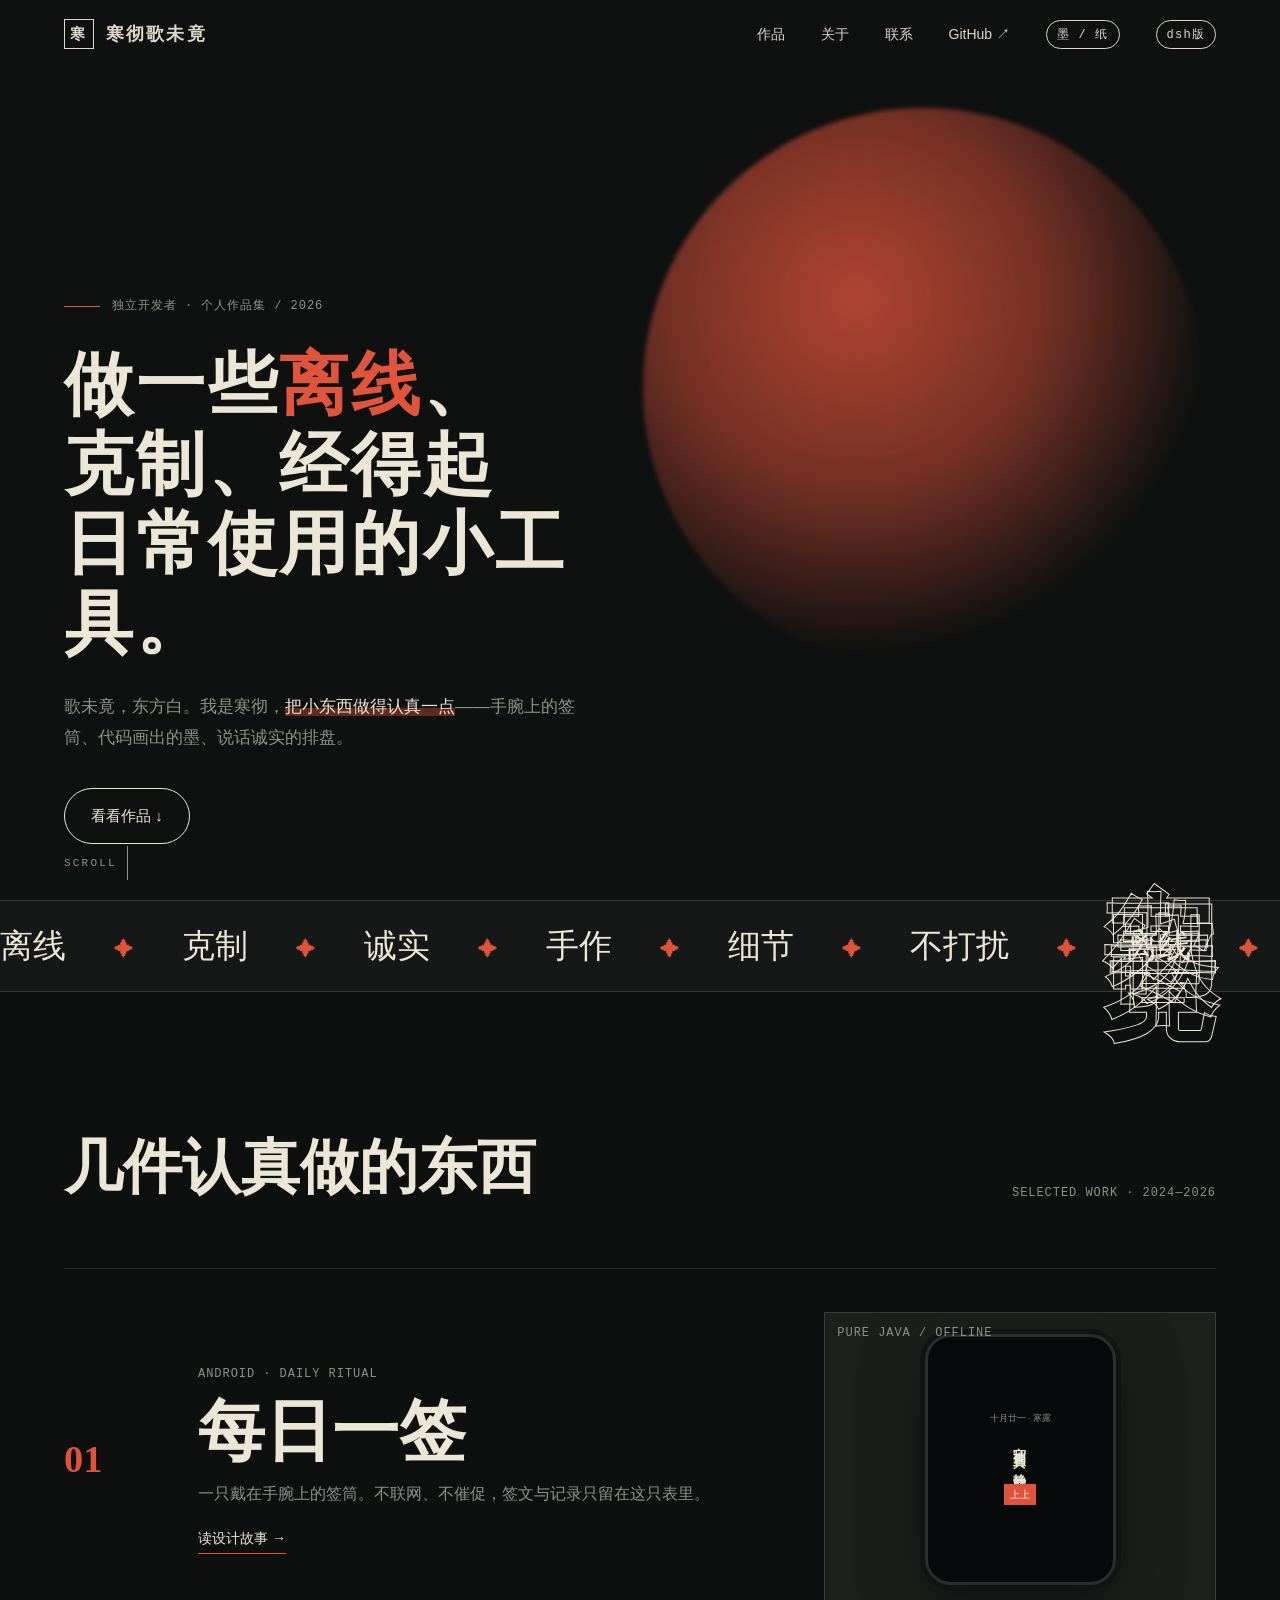
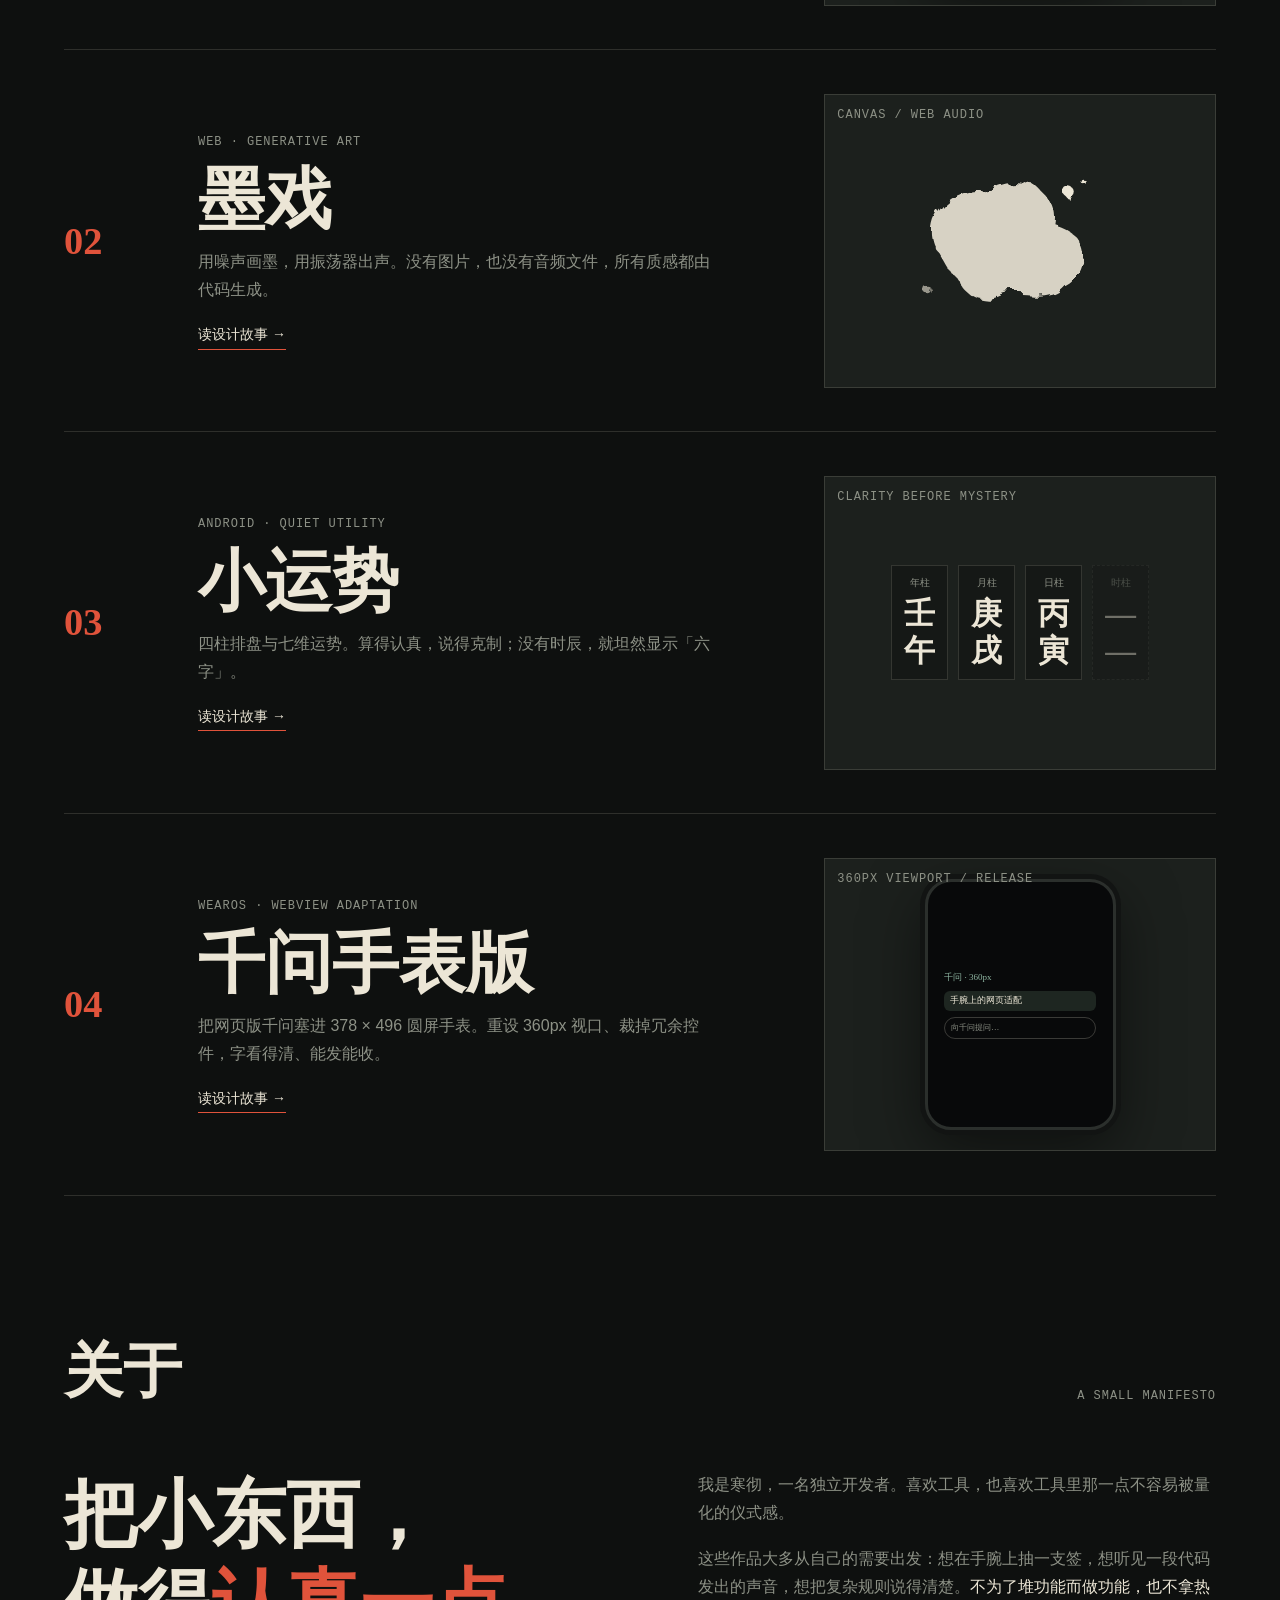
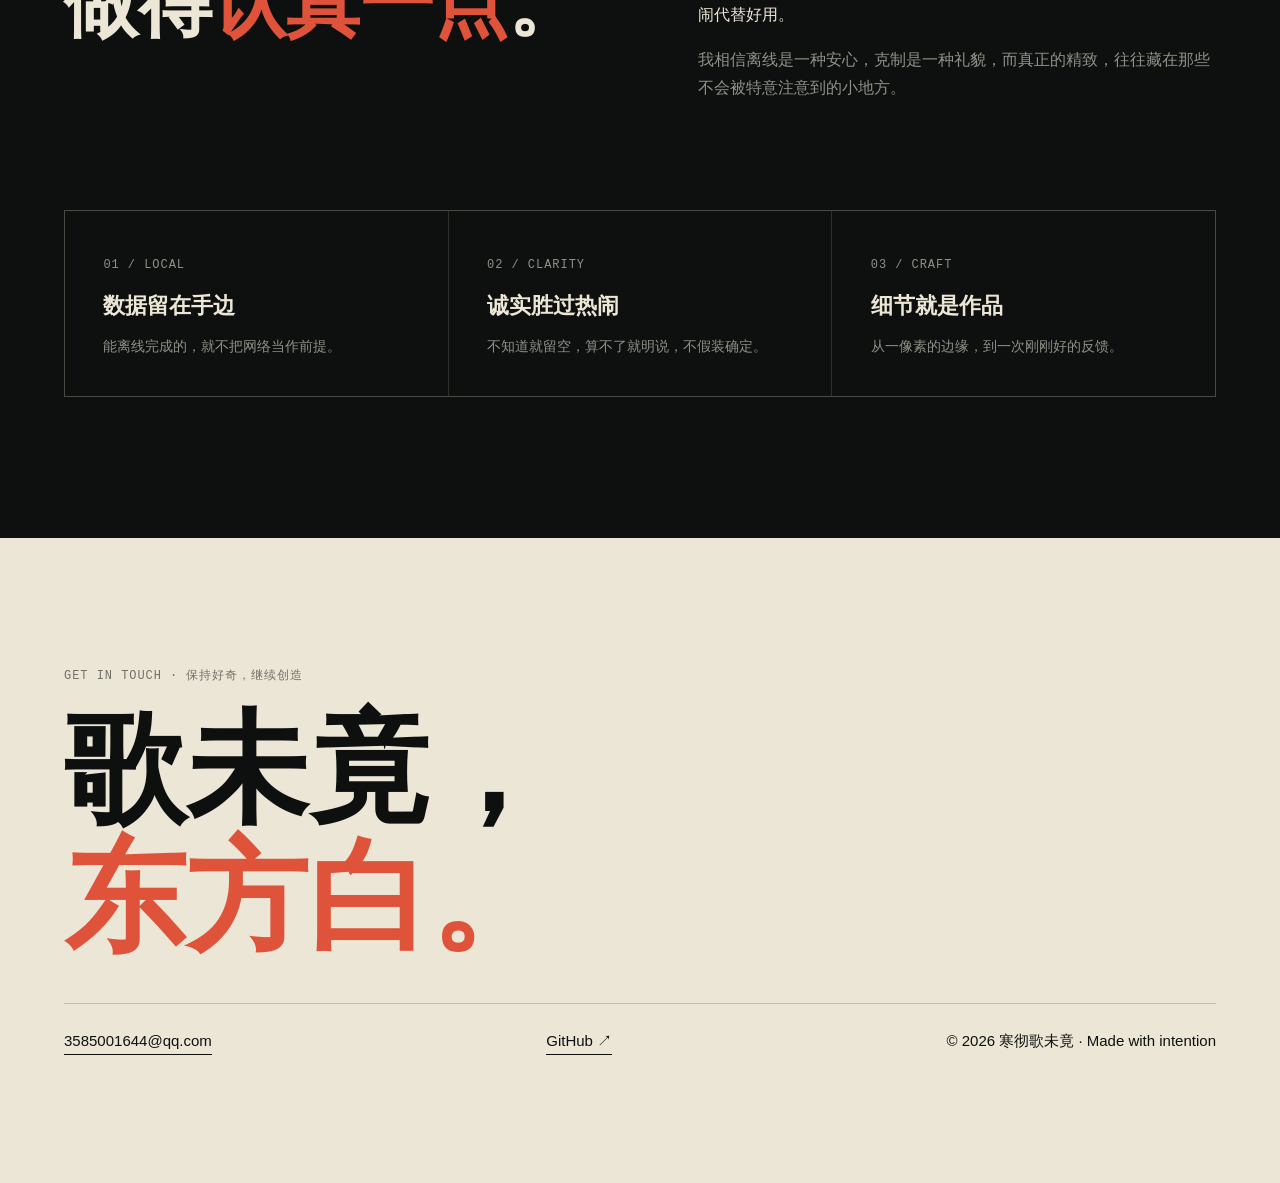
==== index.html @ d698a6c9 "fix: 改用页面淡入淡出直跳切换 UI，彻底兼容手表端 WebView" ====
<!doctype html>
<html lang="zh-CN">
<head>
<meta charset="utf-8">
<meta name="viewport" content="width=device-width,initial-scale=1">
<title>寒彻歌未竟 — 独立开发者</title>
<meta name="theme-color" content="#0e100f">
<link rel="icon" href="data:image/svg+xml,%3Csvg xmlns='http://www.w3.org/2000/svg' viewBox='0 0 64 64'%3E%3Crect width='64' height='64' rx='14' fill='%23e0533b'/%3E%3Ctext x='32' y='45' font-size='38' text-anchor='middle' fill='%23fff' font-family='serif'%3E寒%3C/text%3E%3C/svg%3E">
<style>
:root{
  --bg:#0e100f; --bg2:#151816; --bg3:#1c201d;
  --fg:#ece6d6; --mute:#8d9186; --line:rgba(236,230,214,.14);
  --red:#e0533b; --jade:#8fb7a3; --gold:#d9b46a;
  --serif:"Noto Serif SC","Songti SC","STSong","SimSun",Georgia,serif;
  --sans:-apple-system,BlinkMacSystemFont,"Segoe UI","PingFang SC","Microsoft YaHei",sans-serif;
  --mono:"SFMono-Regular",Consolas,"Liberation Mono",monospace;
  --gut:clamp(20px,5vw,72px);
}
[data-theme="paper"]{
  --bg:#efeadd; --bg2:#e6e0d1; --bg3:#ddd6c4;
  --fg:#1d211d; --mute:#6a6f64; --line:rgba(29,33,29,.16);
  --red:#b83a27; --jade:#4f705f; --gold:#9a7424;
}
*{box-sizing:border-box;margin:0;padding:0}
html{scroll-behavior:smooth;-webkit-text-size-adjust:100%}
body{background:var(--bg);color:var(--fg);font:16px/1.75 var(--sans);transition:background .4s,color .4s;overflow-x:hidden}
a{color:inherit;text-decoration:none}
::selection{background:var(--red);color:#fff}
.shell{padding-inline:var(--gut);max-width:1480px;margin-inline:auto}
.mono{font-family:var(--mono);letter-spacing:.08em;text-transform:uppercase;font-size:12px;color:var(--mute)}

/* grain */
body::before{content:"";position:fixed;inset:0;pointer-events:none;z-index:50;opacity:.07;mix-blend-mode:overlay;
  background-image:url("data:image/svg+xml,%3Csvg xmlns='http://www.w3.org/2000/svg' width='160' height='160'%3E%3Cfilter id='n'%3E%3CfeTurbulence type='fractalNoise' baseFrequency='.85' numOctaves='2'/%3E%3C/filter%3E%3Crect width='160' height='160' filter='url(%23n)'/%3E%3C/svg%3E")}

/* header */
.hd{position:fixed;inset:0 0 auto 0;z-index:40;display:flex;justify-content:space-between;align-items:center;padding:18px var(--gut);
  mix-blend-mode:difference;color:#ece6d6}
.brand{display:flex;align-items:center;gap:12px;font-family:var(--serif);font-weight:700;font-size:18px;letter-spacing:.12em}
.brand i{width:30px;height:30px;border:1px solid currentColor;display:grid;place-items:center;font-style:normal;font-size:15px}
.nav{display:flex;gap:clamp(14px,3vw,36px);align-items:center;font-size:14px}
.nav a{position:relative;padding:4px 0}
.nav a::after{content:"";position:absolute;left:0;bottom:0;height:1px;width:0;background:currentColor;transition:width .3s}
.nav a:hover::after{width:100%}
.tg{border:1px solid currentColor;background:none;color:inherit;font:12px var(--mono);letter-spacing:.1em;padding:5px 10px;border-radius:99px;cursor:pointer}

/* views */
.view{display:none}.view.active{display:block;animation:in .6s cubic-bezier(.2,.7,.2,1)}
@keyframes in{from{opacity:0;transform:translateY(14px)}to{opacity:1;transform:none}}

/* hero */
.hero{min-height:min(100svh,1000px);display:grid;grid-template-columns:1fr auto;gap:var(--gut);align-items:end;padding-top:120px;padding-bottom:56px;position:relative}
.hero::before{content:"";position:absolute;right:6%;top:12%;width:min(46vw,560px);aspect-ratio:1;border-radius:50%;
  background:radial-gradient(circle at 38% 34%,rgba(224,83,59,.9),rgba(224,83,59,.55) 38%,rgba(224,83,59,0) 70%);filter:blur(2px);opacity:.85;animation:breathe 9s ease-in-out infinite}
@keyframes breathe{50%{transform:scale(1.06);opacity:.7}}
.hero-l{position:relative;z-index:1;max-width:640px}
.hero-l .mono{margin-bottom:28px;display:flex;align-items:center;gap:12px}
.hero-l .mono::before{content:"";width:36px;height:1px;background:var(--red)}
.hero h1{font-family:var(--serif);font-weight:900;font-size:clamp(34px,5.4vw,76px);line-height:1.15;letter-spacing:.04em}
.hero h1 em{font-style:normal;color:var(--red)}
.hero p{margin-top:28px;color:var(--mute);font-size:clamp(15px,1.35vw,18px);max-width:30em}
.hero p b{color:var(--fg);font-weight:500;background:linear-gradient(transparent 62%,rgba(224,83,59,.38) 0)}
.cta{display:inline-flex;align-items:center;gap:10px;margin-top:36px;padding:14px 26px;border:1px solid var(--fg);border-radius:99px;font-size:15px;transition:.3s}
.cta:hover{background:var(--fg);color:var(--bg)}
.vert{writing-mode:vertical-rl;font-family:var(--serif);font-weight:900;font-size:clamp(72px,min(11vw,12.5vh),170px);line-height:1;letter-spacing:.1em;position:relative;z-index:1;
  -webkit-text-stroke:1px var(--fg);color:transparent;transition:.5s;user-select:none}
.vert:hover{color:var(--fg)}
.scroll{position:absolute;left:var(--gut);bottom:20px;font:11px var(--mono);letter-spacing:.2em;color:var(--mute);display:flex;gap:10px;align-items:center}
.scroll::after{content:"";width:1px;height:34px;background:var(--mute);animation:drop 2s infinite}
@keyframes drop{0%{transform:scaleY(0);transform-origin:top}50%{transform:scaleY(1);transform-origin:top}51%{transform-origin:bottom}100%{transform:scaleY(0);transform-origin:bottom}}

/* marquee */
.mq{border-block:1px solid var(--line);overflow:hidden;padding:16px 0;background:var(--bg2)}
.mq div{display:flex;width:max-content;animation:mq 34s linear infinite;gap:48px;font-family:var(--serif);font-size:clamp(20px,2.6vw,34px);white-space:nowrap}
.mq span::after{content:"✦";color:var(--red);margin-left:48px;font-size:.6em;vertical-align:middle}
@keyframes mq{to{transform:translateX(-50%)}}

/* sections */
section{padding-block:clamp(72px,11vw,148px)}
.sh{display:flex;justify-content:space-between;align-items:flex-end;gap:20px;margin-bottom:clamp(36px,5vw,72px);flex-wrap:wrap}
.sh h2{font-family:var(--serif);font-weight:900;font-size:clamp(30px,4.6vw,64px);line-height:1.2}

/* work list */
.row{display:grid;grid-template-columns:70px 1fr minmax(240px,34%);gap:var(--gut);align-items:center;padding:clamp(26px,3.4vw,46px) 0;border-top:1px solid var(--line);position:relative;transition:.4s}
.row:last-child{border-bottom:1px solid var(--line)}
.row:hover{padding-inline:18px;background:var(--bg2)}
.row .no{font:700 clamp(28px,3vw,44px)/1 var(--serif);color:var(--red)}
.row .tp{margin-bottom:10px}
.row h3{font-family:var(--serif);font-weight:900;font-size:clamp(34px,5.2vw,76px);line-height:1.1;margin-bottom:12px}
.row p{color:var(--mute);max-width:32em}
.row .more{display:inline-flex;gap:8px;margin-top:18px;color:var(--fg);font-size:14px;border-bottom:1px solid var(--red);padding-bottom:2px}
.vis{aspect-ratio:4/3;background:var(--bg3);border:1px solid var(--line);display:grid;place-items:center;position:relative;overflow:hidden;transition:.5s}
.row:hover .vis{transform:rotate(-1.4deg) scale(1.025);border-color:var(--red)}
.vis .cap{position:absolute;left:12px;top:10px}
/* watch */
.wt{height:86%;width:auto;aspect-ratio:378/496;background:#08090a;border:3px solid #2b2f2c;border-radius:26px;display:grid;place-items:center;box-shadow:0 0 0 5px #121413,0 20px 60px rgba(0,0,0,.5)}
.wt div{text-align:center;font-family:var(--serif);color:#ece6d6}
.wt small{display:block;font-size:9px;color:#8d9186;margin-bottom:10px}
.wt b{display:block;writing-mode:vertical-rl;margin:0 auto;font-size:clamp(10px,1.05vw,15px);letter-spacing:.18em;line-height:1.3}
.wt u{display:inline-block;margin-top:12px;text-decoration:none;color:#fff;background:var(--red);font-size:10px;padding:2px 6px}
/* ink */
.vis svg.ink{width:78%;height:auto}
/* bazi */
.bz{display:flex;gap:10px;font-family:var(--serif)}
.bz div{border:1px solid var(--line);padding:10px 12px;text-align:center;background:var(--bg2)}
.bz small{display:block;font:10px var(--sans);color:var(--mute);margin-bottom:6px}
.bz strong{display:block;font-size:clamp(20px,2.4vw,32px);line-height:1.2}
.bz div:last-child{opacity:.4;border-style:dashed}

/* about */
.ab{display:grid;grid-template-columns:1.1fr 1fr;gap:var(--gut);align-items:start}
.ab blockquote{font-family:var(--serif);font-weight:900;font-size:clamp(36px,5.8vw,86px);line-height:1.2}
.ab blockquote em{font-style:normal;color:var(--red)}
.ab .tx p{color:var(--mute);margin-bottom:1.1em}.ab .tx strong{color:var(--fg);font-weight:500}
.pr{display:grid;grid-template-columns:repeat(3,1fr);gap:1px;background:var(--line);border:1px solid var(--line);margin-top:clamp(48px,7vw,96px)}
.pr div{background:var(--bg);padding:clamp(22px,3vw,40px);transition:.3s}
.pr div:hover{background:var(--bg2)}
.pr h4{font-family:var(--serif);font-size:22px;margin:10px 0 8px}
.pr p{color:var(--mute);font-size:14px}

/* contact */
.ct{background:var(--fg);color:var(--bg);padding-block:clamp(72px,10vw,130px)}
.ct .mono{color:rgba(14,16,15,.55)}
[data-theme="paper"] .ct .mono{color:rgba(239,234,221,.6)}
.ct h2{font-family:var(--serif);font-weight:900;font-size:clamp(46px,9.5vw,150px);line-height:1.05;margin:20px 0 40px}
.ct h2 em{font-style:normal;color:var(--red)}
.ct .ln{display:flex;justify-content:space-between;flex-wrap:wrap;gap:16px;border-top:1px solid rgba(128,128,128,.4);padding-top:24px;font-size:15px}
.ct .ln a{border-bottom:1px solid currentColor}

/* case */
.ch{padding-top:150px;padding-bottom:50px}
.back{display:inline-block;margin-bottom:40px;color:var(--mute);font-size:14px}.back:hover{color:var(--red)}
.ch h1{font-family:var(--serif);font-weight:900;font-size:clamp(56px,13vw,200px);line-height:1;margin:14px 0 22px}
.ch .lede{font-family:var(--serif);font-size:clamp(18px,2.3vw,30px);color:var(--mute);max-width:24em}
.meta{display:flex;gap:10px;flex-wrap:wrap;margin-top:32px}
.meta span{border:1px solid var(--line);border-radius:99px;padding:5px 14px;font-size:13px;color:var(--mute)}
.banner{margin-block:30px}
.banner .vis{aspect-ratio:21/9;min-height:240px}
.cl{display:grid;grid-template-columns:210px minmax(0,680px);gap:clamp(30px,6vw,110px);padding-block:60px}
.cl aside{position:sticky;top:110px;align-self:start;display:grid;gap:22px}
.cl aside div{font-size:14px;color:var(--mute);border-left:2px solid var(--red);padding-left:14px}
.cl aside strong{display:block;font:900 44px/1 var(--serif);color:var(--fg)}
.cb h2{font-family:var(--serif);font-size:clamp(24px,2.6vw,34px);margin:2.2em 0 .6em}.cb h2:first-child{margin-top:0}
.cb p,.cb li{color:var(--mute);margin-bottom:1em}.cb p strong{color:var(--fg);font-weight:500}
.cb ul{padding-left:1.2em}
.cb blockquote{font-family:var(--serif);font-size:clamp(22px,2.6vw,32px);line-height:1.5;color:var(--fg);border-left:3px solid var(--red);padding:6px 0 6px 22px;margin:1.6em 0}
.dl{display:flex;justify-content:space-between;align-items:center;gap:16px;flex-wrap:wrap;margin-top:48px;padding:26px;border:1px solid var(--line);background:var(--bg2)}
.dl b{color:var(--red)}
.btn{display:inline-flex;gap:8px;align-items:center;background:var(--red);color:#fff;padding:13px 26px;border-radius:99px;font-size:15px}
.btn:hover{filter:brightness(1.12)}
.pg{display:flex;justify-content:space-between;border-top:1px solid var(--line);padding-block:34px;font-family:var(--serif);font-size:clamp(16px,2vw,24px)}
.pg a:hover{color:var(--red)}

/* reveal */
.rv{opacity:0;transform:translateY(26px);transition:opacity .8s,transform .8s}.rv.on{opacity:1;transform:none}
@media (prefers-reduced-motion:reduce){*{animation:none!important;transition:none!important}.rv{opacity:1;transform:none}}

@media(max-width:860px){
  .hero{grid-template-columns:1fr;align-items:start}
  .vert{writing-mode:horizontal-tb;order:-1;font-size:min(15vw,110px);letter-spacing:.05em;margin-top:6px;white-space:nowrap}
  .hero::before{width:84vw;right:-20%;top:10%}
  .scroll{display:none}
  .row{grid-template-columns:44px 1fr}.row .vis{grid-column:1/-1}
  .ab,.cl{grid-template-columns:1fr}.cl aside{position:static;grid-template-columns:repeat(3,1fr)}
  .pr{grid-template-columns:1fr}
  .nav a.hide-m{display:none}
  .banner .vis{aspect-ratio:4/3}
}
/* ===== 手表 / 超小屏（≤380px CSS 宽，如 189×248、360 缩放前的真实视口）===== */
@media(max-width:380px){
  :root{--gut:16px}
  body{font-size:13px;line-height:1.65}
  body::before{display:none}
  .hd{padding:8px var(--gut);position:absolute;mix-blend-mode:normal;color:var(--fg)}
  .brand{font-size:12px;gap:6px;letter-spacing:.04em}.brand i{width:20px;height:20px;font-size:11px}
  .brand span,.brand{white-space:nowrap}
  .nav{gap:8px;font-size:11px}.nav a:nth-child(2),.nav a:nth-child(3){display:none}
  .tg{padding:3px 7px;font-size:10px}
  .hero{min-height:0;padding-top:64px;padding-bottom:32px;gap:10px}
  .hero::before{width:120%;right:-40%;top:2%;opacity:.55}
  .vert{font-size:min(17vw,40px);letter-spacing:.02em}
  .hero h1{font-size:22px;line-height:1.3}
  .hero p{font-size:12px;margin-top:12px}
  .hero-l .mono{margin-bottom:12px;font-size:9px}.hero-l .mono::before{width:16px}
  .cta{padding:8px 16px;font-size:12px;margin-top:16px}
  .mq{padding:8px 0}.mq div{font-size:15px;gap:24px}.mq span::after{margin-left:24px}
  section{padding-block:36px}
  .sh{margin-bottom:20px}.sh h2{font-size:22px}
  .row{grid-template-columns:1fr;gap:10px;padding:18px 0}.row:hover{padding-inline:0}
  .row .no{font-size:18px}.row h3{font-size:28px;margin-bottom:6px}.row p{font-size:12px}
  .row .vis{aspect-ratio:16/10}
  .wt{height:80%}.wt b{font-size:9px}
  .bz{gap:4px}.bz div{padding:5px 6px}.bz strong{font-size:16px}.bz small{font-size:8px}
  .ab blockquote{font-size:26px}.pr h4{font-size:16px}.pr div{padding:14px}
  .ct h2{font-size:34px;margin:10px 0 20px}.ct .ln{font-size:11px;padding-top:12px}
  .ch{padding-top:64px;padding-bottom:16px}.ch h1{font-size:44px}.ch .lede{font-size:14px}
  .back{margin-bottom:16px;font-size:12px}
  .meta{margin-top:14px;gap:6px}.meta span{font-size:10px;padding:3px 8px}
  .banner .vis{aspect-ratio:16/10;min-height:0}
  .cl{padding-block:24px;gap:20px}.cl aside strong{font-size:22px}.cl aside div{font-size:10px;padding-left:8px}
  .cb h2{font-size:17px}.cb blockquote{font-size:15px;padding-left:12px}
  .dl{padding:14px}.btn{padding:9px 16px;font-size:12px}
  .pg{font-size:13px;flex-direction:column;gap:8px}
  .nav a,.tg{white-space:nowrap}
  .sh .mono{display:none}
}
@media(max-width:260px){
  .nav a{display:none}
  .vis .cap{display:none}
  .ch h1{font-size:36px}
  .banner .vis{min-height:150px}
  .cl aside strong{font-size:18px}
  .hero h1{font-size:19px}
  .row h3{font-size:24px}
}
/* ===== UI 风格切换（淡出跳转，100% 兼容手表浏览器）===== */
body{transition:opacity .26s ease, transform .26s ease}
body.ui-leaving{opacity:0;transform:scale(.985)}
@media(max-width:380px){.ui-tg{padding:3px 7px;font-size:10px}}
</style>
</head>
<body>
<svg width="0" height="0" style="position:absolute" aria-hidden="true"><defs><filter id="rough"><feTurbulence type="fractalNoise" baseFrequency=".025" numOctaves="4" seed="7" result="n"/><feDisplacementMap in="SourceGraphic" in2="n" scale="28"/></filter></defs></svg>
<header class="hd">
  <a class="brand" href="#home" aria-label="回到首页"><i>寒</i>寒彻歌未竟</a>
  <nav class="nav"><a href="#work">作品</a><a href="#about">关于</a><a href="#contact">联系</a><a class="hide-m" href="https://github.com/114514hi-joy" target="_blank" rel="noopener noreferrer">GitHub ↗</a><button class="tg" id="tg" aria-label="切换明暗">墨 / 纸</button><button class="tg ui-tg" id="uiTg" aria-label="切换为 dsh 纸纹版界面">dsh版</button></nav>
</header>

<main>
<div class="view" id="home">
  <div class="hero shell">
    <div class="hero-l">
      <div class="mono">独立开发者 · 个人作品集 / 2026</div>
      <h1>做一些<em>离线</em>、<br>克制、经得起<br>日常使用的小工具。</h1>
      <p>歌未竟，东方白。我是寒彻，<b>把小东西做得认真一点</b>——手腕上的签筒、代码画出的墨、说话诚实的排盘。</p>
      <a class="cta" href="#work">看看作品 ↓</a>
    </div>
    <div class="vert" aria-hidden="true">寒彻歌未竟</div>
    <div class="scroll">SCROLL</div>
  </div>
  <div class="mq" aria-hidden="true"><div><span>离线</span><span>克制</span><span>诚实</span><span>手作</span><span>细节</span><span>不打扰</span><span>离线</span><span>克制</span><span>诚实</span><span>手作</span><span>细节</span><span>不打扰</span></div></div>

  <section class="shell" id="work">
    <div class="sh rv"><h2>几件认真做的东西</h2><div class="mono">Selected work · 2024—2026</div></div>
    <a class="row rv" href="#case-1"><span class="no">01</span>
      <div><div class="mono tp">Android · Daily ritual</div><h3>每日一签</h3><p>一只戴在手腕上的签筒。不联网、不催促，签文与记录只留在这只表里。</p><span class="more">读设计故事 →</span></div>
      <div class="vis"><span class="cap mono">Pure Java / Offline</span><div class="wt"><div><small>十月廿一 · 寒露</small><b>守拙归真　静待花开</b><u>上上</u></div></div></div></a>
    <a class="row rv" href="#case-2"><span class="no">02</span>
      <div><div class="mono tp">Web · Generative art</div><h3>墨戏</h3><p>用噪声画墨，用振荡器出声。没有图片，也没有音频文件，所有质感都由代码生成。</p><span class="more">读设计故事 →</span></div>
      <div class="vis"><span class="cap mono">Canvas / Web Audio</span><svg class="ink" viewBox="0 0 400 240"><g filter="url(#rough)" fill="currentColor"><path d="M97 139c-32-36 7-90 57-83 33-31 99-6 90 39 45 14 53 63 16 84-23 27-60 4-85 18-39 13-59-24-78-58Z" opacity=".9"/><circle cx="269" cy="60" r="7"/><circle cx="284" cy="42" r="3"/><circle cx="75" cy="181" r="5" opacity=".6"/></g></svg></div></a>
    <a class="row rv" href="#case-3"><span class="no">03</span>
      <div><div class="mono tp">Android · Quiet utility</div><h3>小运势</h3><p>四柱排盘与七维运势。算得认真，说得克制；没有时辰，就坦然显示「六字」。</p><span class="more">读设计故事 →</span></div>
      <div class="vis"><span class="cap mono">Clarity before mystery</span><div class="bz"><div><small>年柱</small><strong>壬<br>午</strong></div><div><small>月柱</small><strong>庚<br>戌</strong></div><div><small>日柱</small><strong>丙<br>寅</strong></div><div><small>时柱</small><strong>—<br>—</strong></div></div></div></a>
    <a class="row rv" href="#case-4"><span class="no">04</span>
      <div><div class="mono tp">WearOS · WebView adaptation</div><h3>千问手表版</h3><p>把网页版千问塞进 378 × 496 圆屏手表。重设 360px 视口、裁掉冗余控件，字看得清、能发能收。</p><span class="more">读设计故事 →</span></div>
      <div class="vis"><span class="cap mono">360px Viewport / Release</span><div class="wt"><div style="width:82%;display:grid;gap:6px;text-align:left"><small style="margin:0;color:#8fb7a3">千问 · 360px</small><span style="display:block;background:#1e2621;padding:4px 6px;border-radius:6px;font-size:9px;line-height:1.3">手腕上的网页适配</span><span style="display:block;border:1px solid rgba(236,230,214,.22);padding:3px 6px;border-radius:99px;font-size:8px;color:#8d9186">向千问提问…</span></div></div></div></a>
  </section>

  <section class="shell" id="about" style="padding-top:0">
    <div class="sh rv"><h2>关于</h2><div class="mono">A small manifesto</div></div>
    <div class="ab"><blockquote class="rv">把小东西，<br>做得<em>认真一点</em>。</blockquote>
      <div class="tx rv"><p>我是寒彻，一名独立开发者。喜欢工具，也喜欢工具里那一点不容易被量化的仪式感。</p><p>这些作品大多从自己的需要出发：想在手腕上抽一支签，想听见一段代码发出的声音，想把复杂规则说得清楚。<strong>不为了堆功能而做功能，也不拿热闹代替好用。</strong></p><p>我相信离线是一种安心，克制是一种礼貌，而真正的精致，往往藏在那些不会被特意注意到的小地方。</p></div></div>
    <div class="pr rv"><div><span class="mono">01 / Local</span><h4>数据留在手边</h4><p>能离线完成的，就不把网络当作前提。</p></div><div><span class="mono">02 / Clarity</span><h4>诚实胜过热闹</h4><p>不知道就留空，算不了就明说，不假装确定。</p></div><div><span class="mono">03 / Craft</span><h4>细节就是作品</h4><p>从一像素的边缘，到一次刚刚好的反馈。</p></div></div>
  </section>
</div>
<div id="cases"></div>
</main>

<footer class="ct" id="contact"><div class="shell">
  <div class="mono">Get in touch · 保持好奇，继续创造</div>
  <h2>歌未竟，<br><em>东方白。</em></h2>
  <div class="ln"><a href="mailto:3585001644@qq.com">3585001644@qq.com</a><a href="https://github.com/114514hi-joy" target="_blank" rel="noopener noreferrer">GitHub ↗</a><span>© 2026 寒彻歌未竟 · Made with intention</span></div>
</div></footer>

<script>
(() => {
  const cases = {
    'case-1':{label:'Case 01 · Android / 2026',t:'每日一签',lede:'一只戴在手腕上的签筒。<br>不联网、不催促，每天留一点仪式感。',meta:['独立开发','纯 Java 自定义 View','Version 2.20'],
      vis:'<span class="cap mono">Six interfaces / Five themes</span><div class="wt"><div><small>十月廿一 · 寒露</small><b>守拙归真　静待花开</b><u>上上</u></div></div>',
      aside:[['6','套界面'],['5','套主题'],['0','网络权限']],
      body:`<h2>不争夺注意力</h2><p>想有个每天看一眼的东西，但不想被 App 打扰。通知、推送、签到、红点，都在抢注意力。所以反过来做：<strong>不催促回来，也不制造中断的愧疚。</strong></p><p>第二天再来，是缘分；不来，也不会弹出「连续签到中断」。工具负责解决问题，签负责给普通的一天留一点意味。</p><h2>为小屏幕而做</h2><p>整块应用使用纯 Java 自定义 View 绘制。卷轴、表盘、卡片、杂志、签筒与封面六套界面，共用签库、历法、月相与往签记录。</p><ul><li>真实月面贴图与正射投影，而不是一枚简单月牙</li><li>36 支签、64 卦、节气与农历均在本地计算</li><li>378 × 496 真机调校，设计以看清、点准为先</li></ul><blockquote>小屏幕不是把桌面界面缩小，<br>而是重新决定什么值得留下。</blockquote><h2>踩过的坑</h2><p>这块手表对 sp 与 dp 的实际换算并不标准，设计稿中的像素不能直接搬进代码。竖排签文也曾被 TextView 的行框切掉，最后改成逐字排列，才把每一个字完整留下。</p><p>许多改动不是先在参数里想明白，而是在表上看见问题，再回头重做。这里的精致，来自一次次不太优雅的实测。</p>`,
      dl:['每日一签 · Android APK','cfi4','https://wwani.lanzoup.com/i708c4fkpvfg'],prev:null,next:['case-2','墨戏']},
    'case-2':{label:'Case 02 · Web experiment / 2026',t:'墨戏',lede:'用代码画墨，用代码出声。<br>没有一张图，也没有一段音频。',meta:['交互实验','单文件','零素材'],
      vis:'<svg class="ink" style="width:36%" viewBox="0 0 400 240"><g filter="url(#rough)" fill="currentColor"><path d="M97 139c-32-36 7-90 57-83 33-31 99-6 90 39 45 14 53 63 16 84-23 27-60 4-85 18-39 13-59-24-78-58Z" opacity=".9"/><circle cx="269" cy="60" r="7"/><circle cx="284" cy="42" r="3"/></g></svg>',
      aside:[['0','图片文件'],['0','音频文件'],['1','HTML 文件']],
      body:`<h2>重新理解「素材」</h2><p>想验证一件事：如果不用任何素材，只靠代码，能不能做出「墨」和「声」的感觉。噪声函数是素材，振荡器也是素材，只是它们不需要被打包。</p><h2>墨是怎么出来的</h2><p>Canvas 逐像素生成，用 value noise 叠 fbm：低频决定轮廓，高频制造毛刺。像宣纸吸墨，边缘永远不会过分整齐。</p><p>关键不在算法本身，而在透明度曲线。墨滴生命的前 55% 保持全浓，之后才开始渗散，墨色才终于「沉」了下来。</p><h2>声是怎么出来的</h2><p>Web Audio 现场合成竹签碰撞：噪声爆、带通滤波、极速衰减。三个节点串起来，再随机微调频率与衰减时间，每一下都不完全相同。</p><blockquote>有时候，最干净的素材，<br>恰好是计算出来的。</blockquote><h2>一座 CSS 3D 签筒</h2><p>十一根签用 rotateY 排在圆弧上，再用 translateZ 推到各自的半径，让浏览器处理遮挡。居中的 translate 必须写在 transform 链最前面，否则翻转轴会偏。</p>`,
      dl:null,prev:['case-1','每日一签'],next:['case-3','小运势']},
    'case-3':{label:'Case 03 · Android / 2025',t:'小运势',lede:'四柱排盘与七维运势。<br>算得认真，说得克制。',meta:['命理工具','本地计算','清晰可溯'],
      vis:'<div class="bz"><div><small>年柱</small><strong>壬<br>午</strong></div><div><small>月柱</small><strong>庚<br>戌</strong></div><div><small>日柱</small><strong>丙<br>寅</strong></div><div><small>时柱</small><strong>—<br>—</strong></div></div>',
      aside:[['7','运势维度'],['3 / 4','实际柱数'],['0','凭空补全']],
      body:`<h2>底层认真，上层克制</h2><p>市面上的命理应用，要么满屏术语堆砌，要么输入生日就吐一段与规则无关的运势。这个作品想做一个中间态：<strong>保留规则的严谨，也把结论说成人话。</strong></p><p>核心包括十神、纳音、长生十二神、旬空、三合局与喜忌神。每一条结论都能继续查看依据，而不是只要求相信。</p><h2>六字，也是完整答案</h2><p>很多人不知道自己几点出生。硬算四柱，时柱就是猜测。所以有时辰才算八字；没有时辰，就计算三柱，界面直接显示「六字」。</p><blockquote>少两个字，就是少两个字的信息量。<br>不把不确定，包装成确定。</blockquote><h2>光也随姿态而动</h2><p>玻璃面板的光影方向跟随设备姿态。传感器把倾斜方向映射成光照向量，再分层绘制色晕、高光、斜纹与轮廓。</p><p>为了照顾弱芯片，高光中心移动不到半个像素就不重建。人眼分辨不了的位移，不必付出计算开销。</p>`,
      dl:['小运势 · Android APK','fq23','https://wwani.lanzoup.com/itMJZ4fny10d'],prev:['case-2','墨戏'],next:['case-4','千问手表版']},
    'case-4':{label:'Case 04 · WearOS / 2026',t:'千问手表版',lede:'在圆屏 WearOS 手表上用千问。<br>不卡、字看得清、能发能收。',meta:['WearOS','Kotlin + Compose','WebView 改造'],
      vis:'<span class="cap mono">OPPO Watch 3 Pro · 378 × 496</span><div class="wt"><div style="width:82%;display:grid;gap:6px;text-align:left"><small style="margin:0;color:#8fb7a3">千问 · 360px</small><span style="display:block;background:#1e2621;padding:4px 6px;border-radius:6px;font-size:9px;line-height:1.3">手腕上的网页适配</span><span style="display:block;border:1px solid rgba(236,230,214,.22);padding:3px 6px;border-radius:99px;font-size:8px;color:#8d9186">向千问提问…</span></div></div>',
      aside:[['360','px 布局视口'],['40','dp 紧凑顶栏'],['6.2','MB 安装包']],
      body:`<h2>为什么不写原生</h2><p>手腕上只想随时问几句话，没必要自己搭服务端，也不用从零重写登录与会话流。直接把千问网页塞进 WebView，再把桌面级的网页按手表尺寸重新驯服。</p><h2>把 189px 撑回手机宽度</h2><p>378 × 496 物理像素、320 dpi 的表屏，系统默认只给网页 <strong>189px</strong> 宽，页面会直接挤成一列。注入脚本强行把 <code>meta[name=viewport]</code> 改写成 <code>width=360, initial-scale=0.525</code>，再用 <code>MutationObserver</code> 守住 <code>&lt;head&gt;</code>，登录后也不会被站点重置回窄屏。</p><h2>把能省的都省掉</h2><ul><li>关掉动效、阴影与模糊，拦截统计埋点与外部 Web 字体加载</li><li>隐藏「打开 APP」与底部免责声明，同时保留侧边栏与 <code>iframe</code> 登录弹窗</li><li>顶栏压到 40dp，收起输入法自动清理焦点，防止键盘反复弹起</li></ul><p>基于开源项目 AI-dock 二次改造，编译为关闭调试开销的 Release 包，实机内存与 Swap 占用显著下降。</p>`,
      dl:['千问手表版 · Android APK','1nbo','https://wwani.lanzn.com/iOOzk4gwmowb'],prev:['case-3','小运势'],next:null}
  };
  const host = document.getElementById('cases');
  host.innerHTML = Object.entries(cases).map(([id,c]) => `
  <div class="view" id="${id}"><article>
    <header class="ch shell"><a class="back" href="#work">← 全部作品</a><div class="mono">${c.label}</div><h1>${c.t}</h1><p class="lede">${c.lede}</p><div class="meta">${c.meta.map(m=>`<span>${m}</span>`).join('')}</div></header>
    <div class="banner shell"><div class="vis">${c.vis}</div></div>
    <div class="cl shell"><aside>${c.aside.map(a=>`<div><strong>${a[0]}</strong>${a[1]}</div>`).join('')}</aside>
      <div class="cb">${c.body}${c.dl?`<div class="dl"><div><div>${c.dl[0]}</div><div class="mono" style="margin-top:4px">蓝奏云 / 提取密码 <b>${c.dl[1]}</b></div></div><a class="btn" href="${c.dl[2]}" target="_blank" rel="noopener noreferrer">下载 APK ↗</a></div>`:''}</div></div>
    <nav class="pg shell">${c.prev?`<a href="#${c.prev[0]}">← ${c.prev[1]}</a>`:'<a href="#work">← 全部作品</a>'}${c.next?`<a href="#${c.next[0]}">${c.next[1]} →</a>`:'<a href="#work">全部作品 →</a>'}</nav>
  </article></div>`).join('');

  const views = [...document.querySelectorAll('.view')];
  const titles = {home:'寒彻歌未竟 — 独立开发者','case-1':'每日一签 — 寒彻歌未竟','case-2':'墨戏 — 寒彻歌未竟','case-3':'小运势 — 寒彻歌未竟','case-4':'千问手表版 — 寒彻歌未竟'};
  let first = true;
  function route(){
    const raw = (location.hash||'#home').slice(1);
    const el = document.getElementById(raw);
    const isView = el && el.classList.contains('view');
    const id = isView ? raw : 'home';
    views.forEach(v => v.classList.toggle('active', v.id===id));
    document.title = titles[id];
    if (isView){ if(!first) window.scrollTo({top:0,behavior:'instant'}); }
    else if (el){ requestAnimationFrame(()=>el.scrollIntoView()); }
    else if(!first) window.scrollTo({top:0,behavior:'instant'});
    first = false; observe();
  }
  const io = new IntersectionObserver(es => es.forEach(e => { if(e.isIntersecting){ e.target.classList.add('on'); io.unobserve(e.target);} }), {threshold:.12});
  function observe(){ document.querySelectorAll('.view.active .rv:not(.on)').forEach(n=> location.search.includes('static') ? n.classList.add('on') : io.observe(n)); }
  addEventListener('hashchange', route); route();

  const tg = document.getElementById('tg'), root = document.documentElement;
  const saved = localStorage.getItem('theme'); if(saved) root.dataset.theme = saved;
  tg.onclick = () => { const n = root.dataset.theme==='paper' ? 'ink' : 'paper'; root.dataset.theme = n; localStorage.setItem('theme', n); };

  const uiTg = document.getElementById('uiTg');
  uiTg.onclick = () => {
    document.body.classList.add('ui-leaving');
    setTimeout(() => { location.href = 'legacy.html' + (location.hash || ''); }, 220);
  };
})();
</script>
</body>
</html>
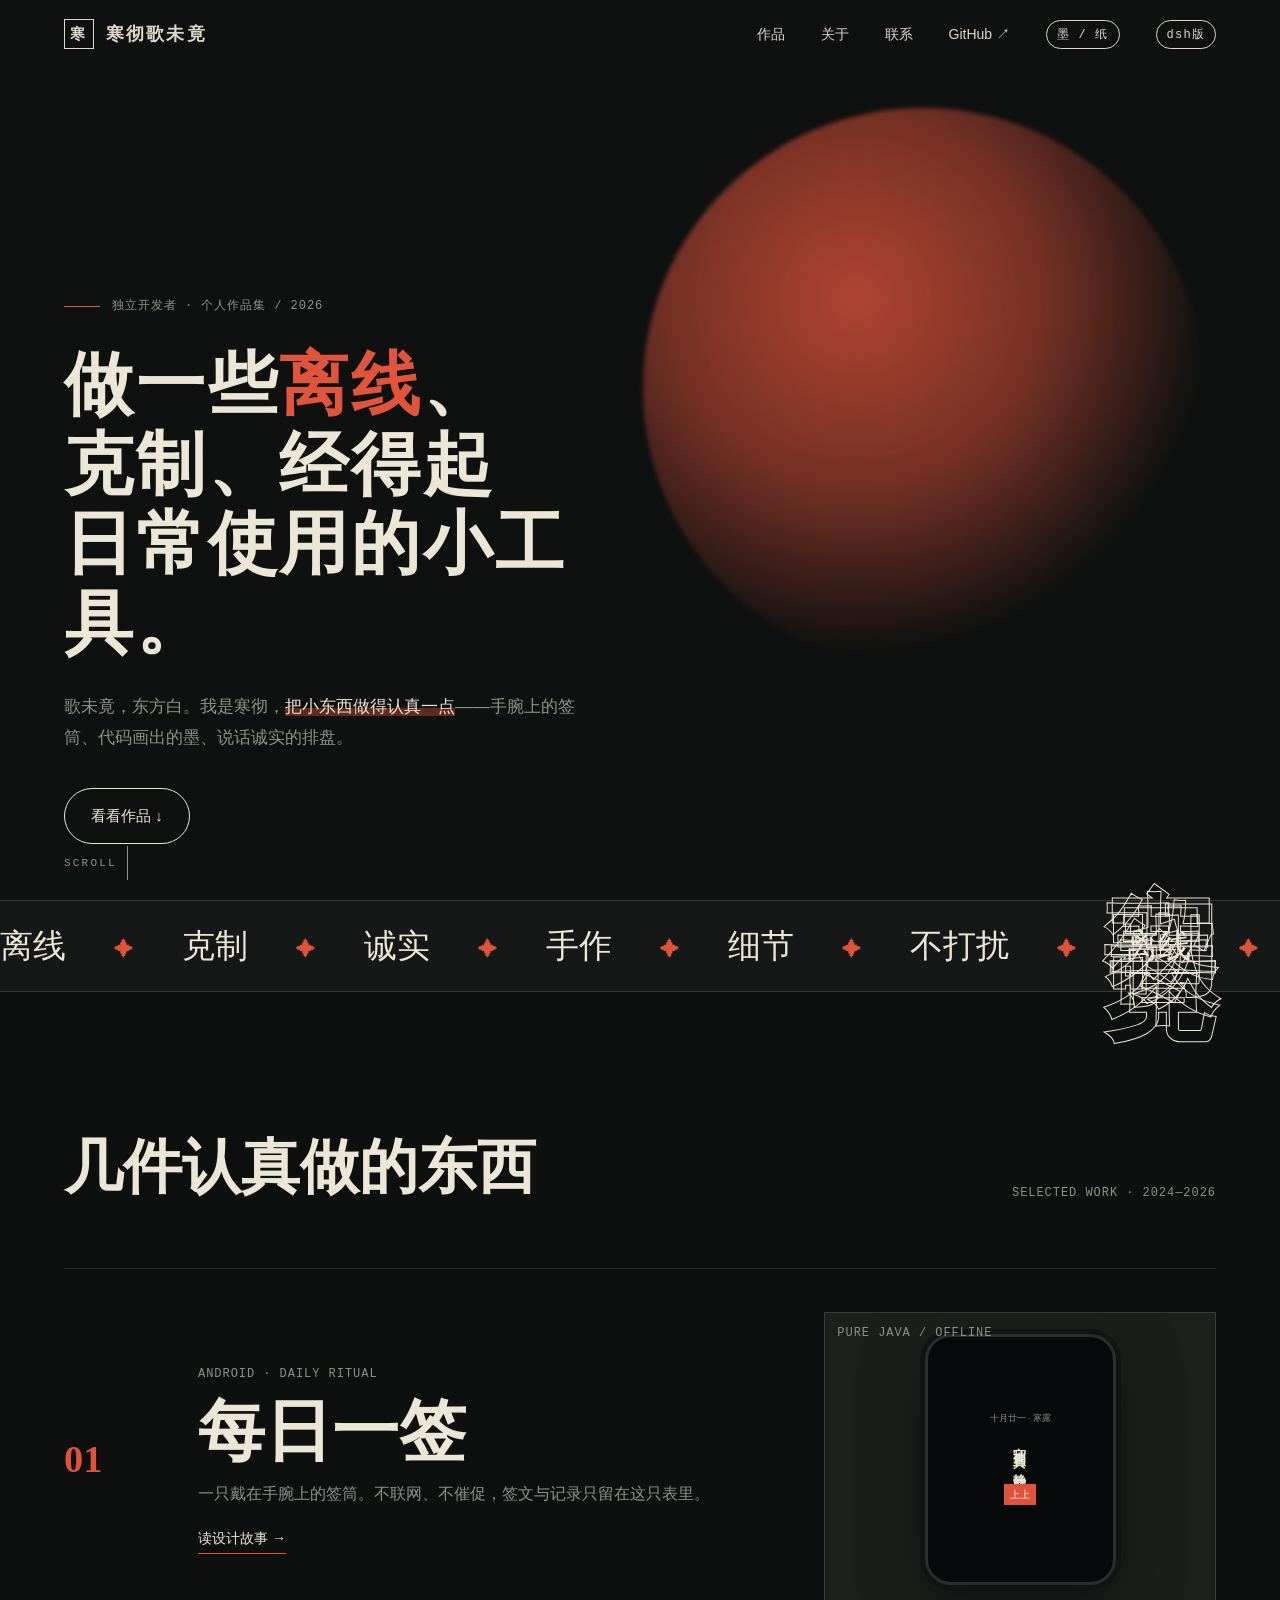
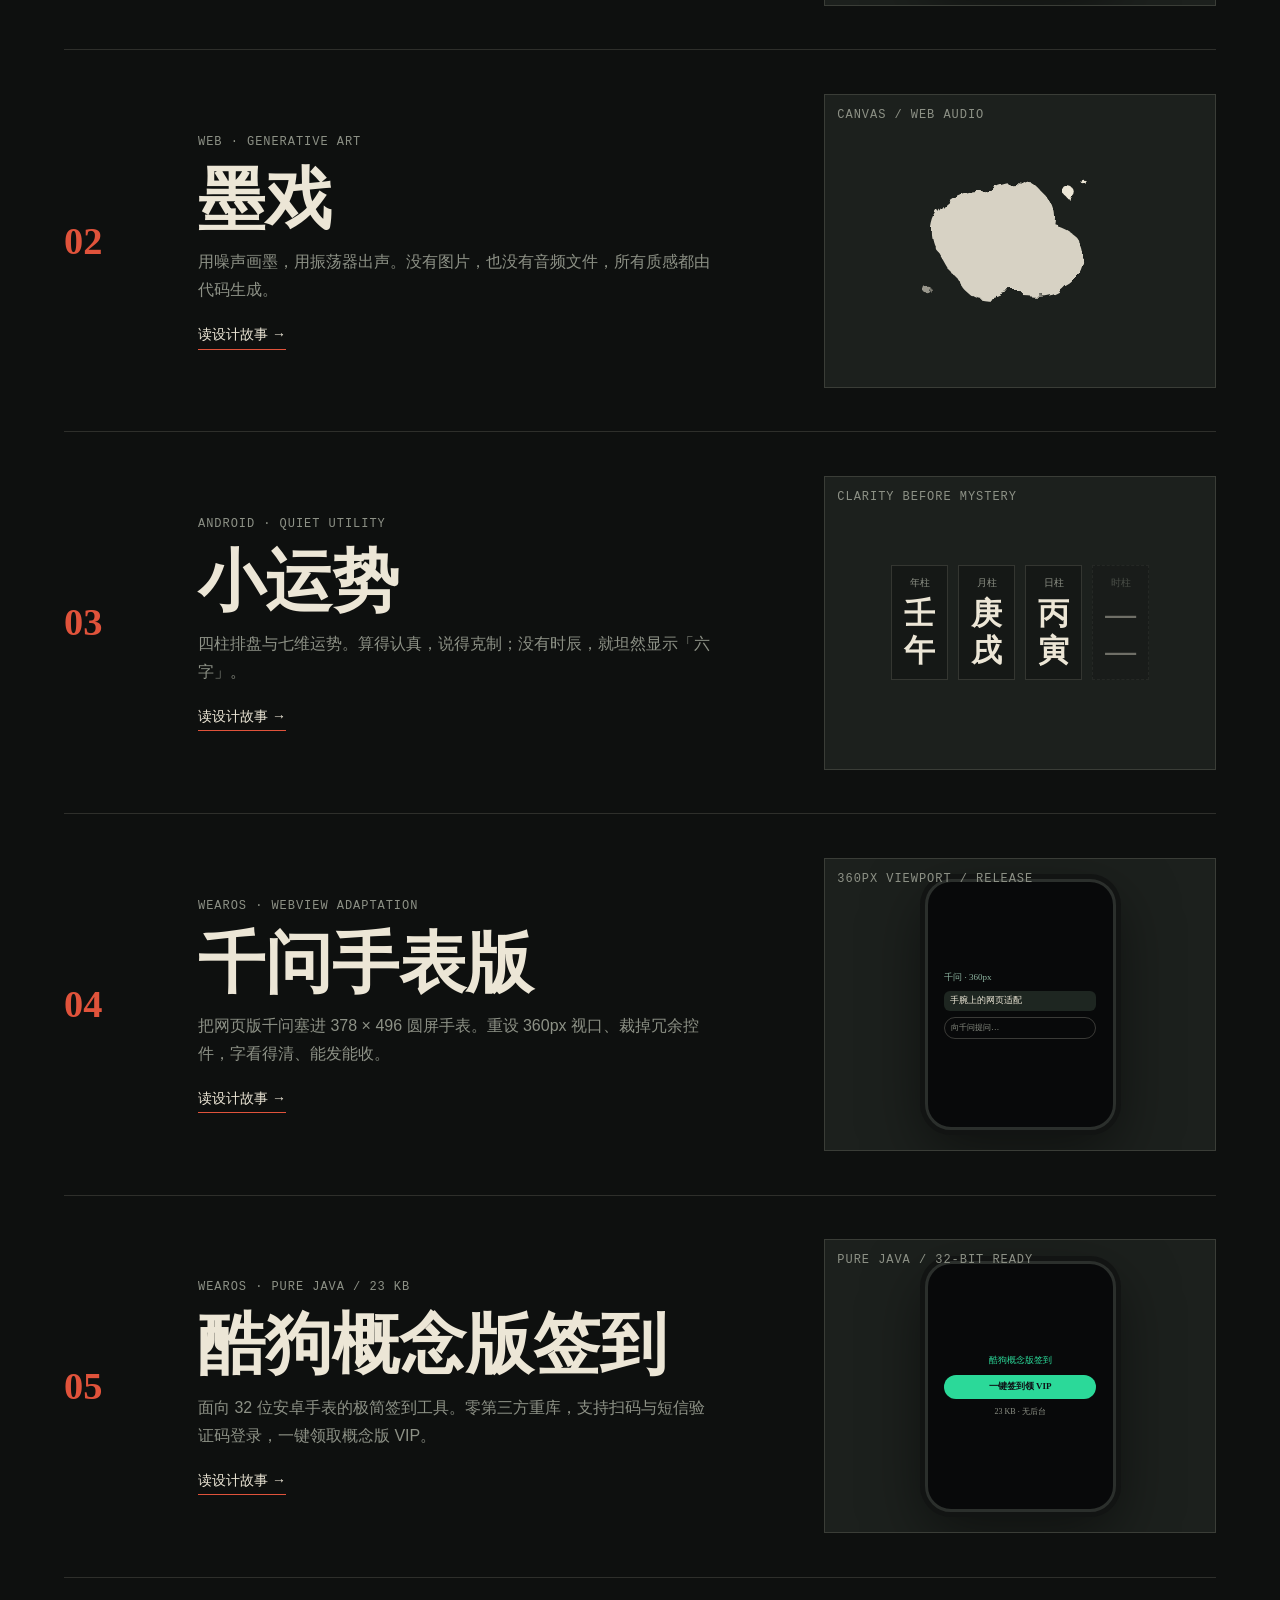
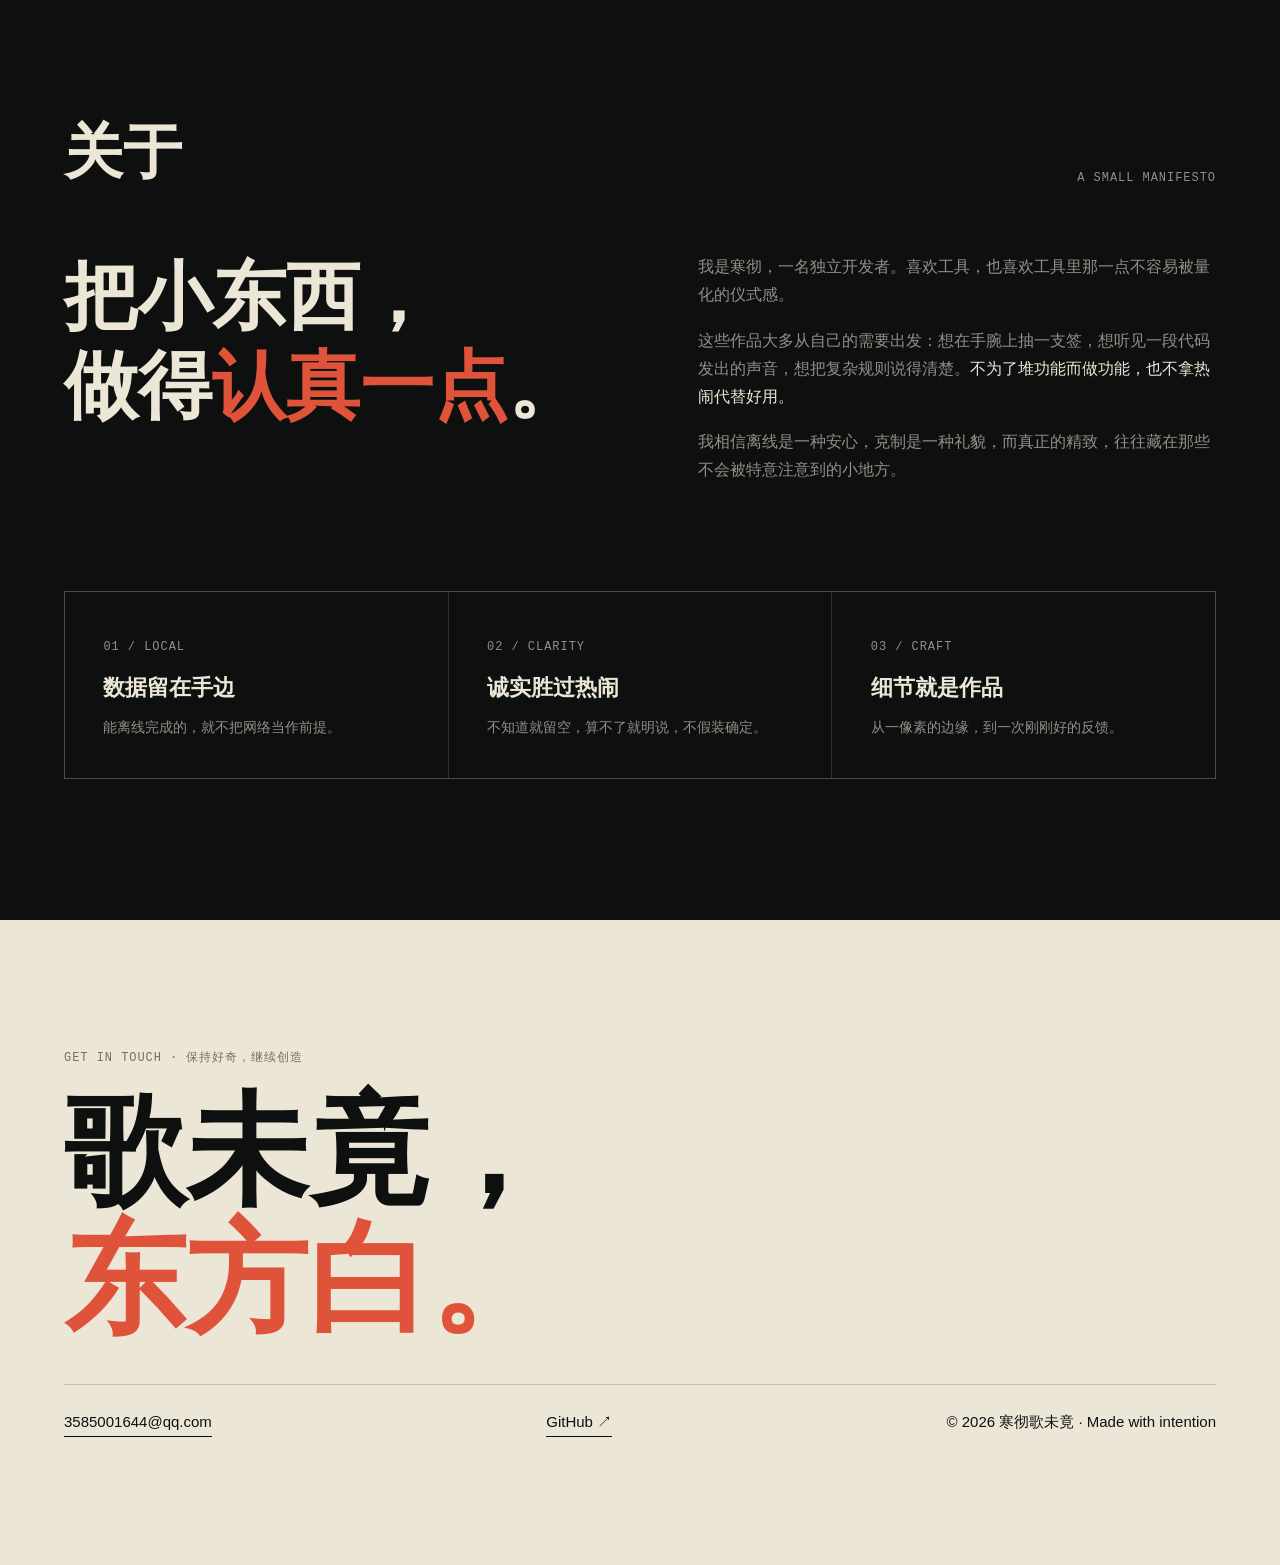
==== commit 6624567f: "feat: 新增作品 05 酷狗概念版签到（直链与开源地址）" ====
--- a/index.html
+++ b/index.html
@@ -254,6 +254,9 @@
     <a class="row rv" href="#case-4"><span class="no">04</span>
       <div><div class="mono tp">WearOS · WebView adaptation</div><h3>千问手表版</h3><p>把网页版千问塞进 378 × 496 圆屏手表。重设 360px 视口、裁掉冗余控件，字看得清、能发能收。</p><span class="more">读设计故事 →</span></div>
       <div class="vis"><span class="cap mono">360px Viewport / Release</span><div class="wt"><div style="width:82%;display:grid;gap:6px;text-align:left"><small style="margin:0;color:#8fb7a3">千问 · 360px</small><span style="display:block;background:#1e2621;padding:4px 6px;border-radius:6px;font-size:9px;line-height:1.3">手腕上的网页适配</span><span style="display:block;border:1px solid rgba(236,230,214,.22);padding:3px 6px;border-radius:99px;font-size:8px;color:#8d9186">向千问提问…</span></div></div></div></a>
+    <a class="row rv" href="#case-5"><span class="no">05</span>
+      <div><div class="mono tp">WearOS · Pure Java / 23 KB</div><h3>酷狗概念版签到</h3><p>面向 32 位安卓手表的极简签到工具。零第三方重库，支持扫码与短信验证码登录，一键领取概念版 VIP。</p><span class="more">读设计故事 →</span></div>
+      <div class="vis"><span class="cap mono">Pure Java / 32-bit Ready</span><div class="wt"><div style="width:82%;display:grid;gap:6px;text-align:center"><small style="margin:0;color:#2bd999">酷狗概念版签到</small><span style="display:block;background:#2bd999;color:#0e1116;padding:4px 6px;border-radius:99px;font-size:9px;font-weight:700">一键签到领 VIP</span><span style="display:block;font-size:8px;color:#8d9186">23 KB · 无后台</span></div></div></div></a>
   </section>
 
   <section class="shell" id="about" style="padding-top:0">
@@ -294,7 +297,12 @@
       vis:'<span class="cap mono">OPPO Watch 3 Pro · 378 × 496</span><div class="wt"><div style="width:82%;display:grid;gap:6px;text-align:left"><small style="margin:0;color:#8fb7a3">千问 · 360px</small><span style="display:block;background:#1e2621;padding:4px 6px;border-radius:6px;font-size:9px;line-height:1.3">手腕上的网页适配</span><span style="display:block;border:1px solid rgba(236,230,214,.22);padding:3px 6px;border-radius:99px;font-size:8px;color:#8d9186">向千问提问…</span></div></div>',
       aside:[['360','px 布局视口'],['40','dp 紧凑顶栏'],['6.2','MB 安装包']],
       body:`<h2>为什么不写原生</h2><p>手腕上只想随时问几句话，没必要自己搭服务端，也不用从零重写登录与会话流。直接把千问网页塞进 WebView，再把桌面级的网页按手表尺寸重新驯服。</p><h2>把 189px 撑回手机宽度</h2><p>378 × 496 物理像素、320 dpi 的表屏，系统默认只给网页 <strong>189px</strong> 宽，页面会直接挤成一列。注入脚本强行把 <code>meta[name=viewport]</code> 改写成 <code>width=360, initial-scale=0.525</code>，再用 <code>MutationObserver</code> 守住 <code>&lt;head&gt;</code>，登录后也不会被站点重置回窄屏。</p><h2>把能省的都省掉</h2><ul><li>关掉动效、阴影与模糊，拦截统计埋点与外部 Web 字体加载</li><li>隐藏「打开 APP」与底部免责声明，同时保留侧边栏与 <code>iframe</code> 登录弹窗</li><li>顶栏压到 40dp，收起输入法自动清理焦点，防止键盘反复弹起</li></ul><p>基于开源项目 AI-dock 二次改造，编译为关闭调试开销的 Release 包，实机内存与 Swap 占用显著下降。</p>`,
-      dl:['千问手表版 · Android APK','1nbo','https://wwani.lanzn.com/iOOzk4gwmowb'],prev:['case-3','小运势'],next:null}
+      dl:['千问手表版 · Android APK','1nbo','downloads/qianwen-watch.apk','免密码直链（约 6.1 MB） · <a href="https://wwani.lanzn.com/iOOzk4gwmowb" target="_blank" rel="noopener noreferrer" style="text-decoration:underline">蓝奏云备用</a>（密码 <b>1nbo</b>）'] ,prev:['case-3','小运势'],next:['case-5','酷狗概念版签到']},
+    'case-5':{label:'Case 05 · WearOS / 2026',t:'酷狗概念版签到',lede:'23 KB 的纯原生手表签到器。<br>用完即走，不驻留后台。',meta:['WearOS / 32位','纯 Java 无依赖','已开源'],
+      vis:'<span class="cap mono">23 KB · Pure Java</span><div class="wt"><div style="width:82%;display:grid;gap:6px;text-align:center"><small style="margin:0;color:#2bd999">酷狗概念版签到</small><span style="display:block;background:#2bd999;color:#0e1116;padding:4px 6px;border-radius:99px;font-size:9px;font-weight:700">一键签到领 VIP</span><span style="display:block;font-size:8px;color:#8d9186">23 KB · 无后台</span></div></div>',
+      aside:[['23','KB 安装包'],['32/64','位全架构通用'],['0','后台常驻']],
+      body:`<h2>为什么单独做一个签到器</h2><p>在 840 MB 内存的手表上装完整的第三方音乐客户端太重了，很多预编译包还只给了 64 位。干脆只把「登录 + 每日领 VIP」抽出来，写成纯原生 Java 小工具。</p><h2>极简到只剩标准库</h2><ul><li>零 Kotlin、零 AndroidX、零第三方库，纯原生 <code>HttpURLConnection</code> 与 <code>javax.crypto</code></li><li>同时支持手机酷狗扫码登录与手机号短信验证码登录</li><li>一键依次触发听歌领 VIP、每日畅听 VIP 与升级概念版 VIP</li></ul><p>项目已以 MIT 协议开源在 <a href="https://github.com/114514hi-joy/kugou-watch-checkin" target="_blank" rel="noopener noreferrer" style="border-bottom:1px solid currentColor">GitHub ↗</a>。</p>`,
+      dl:['酷狗概念版签到 · v1.0.0 APK','','downloads/kugou-watch-checkin.apk','免密码直链（23 KB） · <a href="https://github.com/114514hi-joy/kugou-watch-checkin/releases/tag/v1.0.0" target="_blank" rel="noopener noreferrer" style="text-decoration:underline">GitHub Release</a> · <a href="https://github.com/114514hi-joy/kugou-watch-checkin" target="_blank" rel="noopener noreferrer" style="text-decoration:underline">源码仓库</a>'],prev:['case-4','千问手表版'],next:null}
   };
   const host = document.getElementById('cases');
   host.innerHTML = Object.entries(cases).map(([id,c]) => `
@@ -302,12 +310,12 @@
     <header class="ch shell"><a class="back" href="#work">← 全部作品</a><div class="mono">${c.label}</div><h1>${c.t}</h1><p class="lede">${c.lede}</p><div class="meta">${c.meta.map(m=>`<span>${m}</span>`).join('')}</div></header>
     <div class="banner shell"><div class="vis">${c.vis}</div></div>
     <div class="cl shell"><aside>${c.aside.map(a=>`<div><strong>${a[0]}</strong>${a[1]}</div>`).join('')}</aside>
-      <div class="cb">${c.body}${c.dl?`<div class="dl"><div><div>${c.dl[0]}</div><div class="mono" style="margin-top:4px">蓝奏云 / 提取密码 <b>${c.dl[1]}</b></div></div><a class="btn" href="${c.dl[2]}" target="_blank" rel="noopener noreferrer">下载 APK ↗</a></div>`:''}</div></div>
+      <div class="cb">${c.body}${c.dl?`<div class="dl"><div><div>${c.dl[0]}</div><div class="mono" style="margin-top:4px">${c.dl[3]||'蓝奏云 / 提取密码 <b>'+c.dl[1]+'</b>'}</div></div><a class="btn" href="${c.dl[2]}" ${c.dl[3]?'download="qianwen-watch.apk"':'target="_blank" rel="noopener noreferrer"'}>下载 APK ↗</a></div>`:''}</div></div>
     <nav class="pg shell">${c.prev?`<a href="#${c.prev[0]}">← ${c.prev[1]}</a>`:'<a href="#work">← 全部作品</a>'}${c.next?`<a href="#${c.next[0]}">${c.next[1]} →</a>`:'<a href="#work">全部作品 →</a>'}</nav>
   </article></div>`).join('');
 
   const views = [...document.querySelectorAll('.view')];
-  const titles = {home:'寒彻歌未竟 — 独立开发者','case-1':'每日一签 — 寒彻歌未竟','case-2':'墨戏 — 寒彻歌未竟','case-3':'小运势 — 寒彻歌未竟','case-4':'千问手表版 — 寒彻歌未竟'};
+  const titles = {home:'寒彻歌未竟 — 独立开发者','case-1':'每日一签 — 寒彻歌未竟','case-2':'墨戏 — 寒彻歌未竟','case-3':'小运势 — 寒彻歌未竟','case-4':'千问手表版 — 寒彻歌未竟','case-5':'酷狗概念版签到 — 寒彻歌未竟'};
   let first = true;
   function route(){
     const raw = (location.hash||'#home').slice(1);
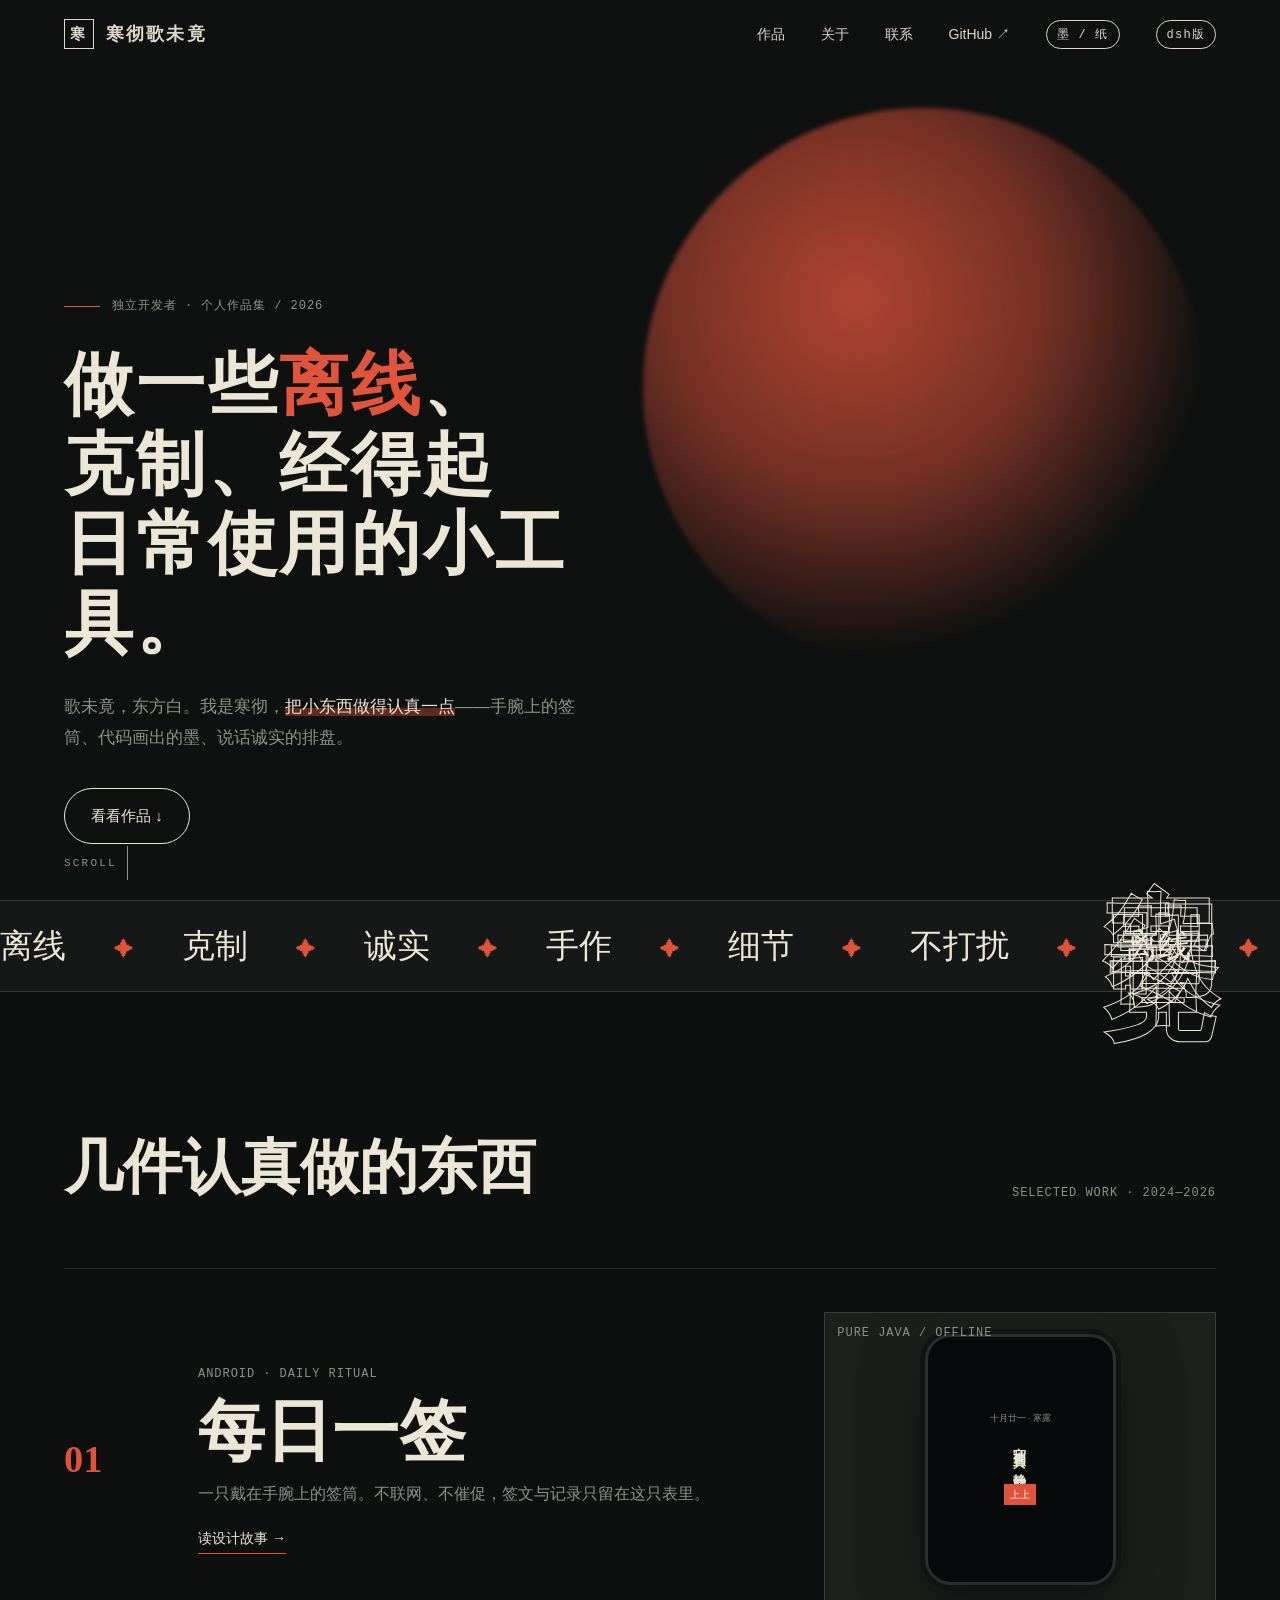
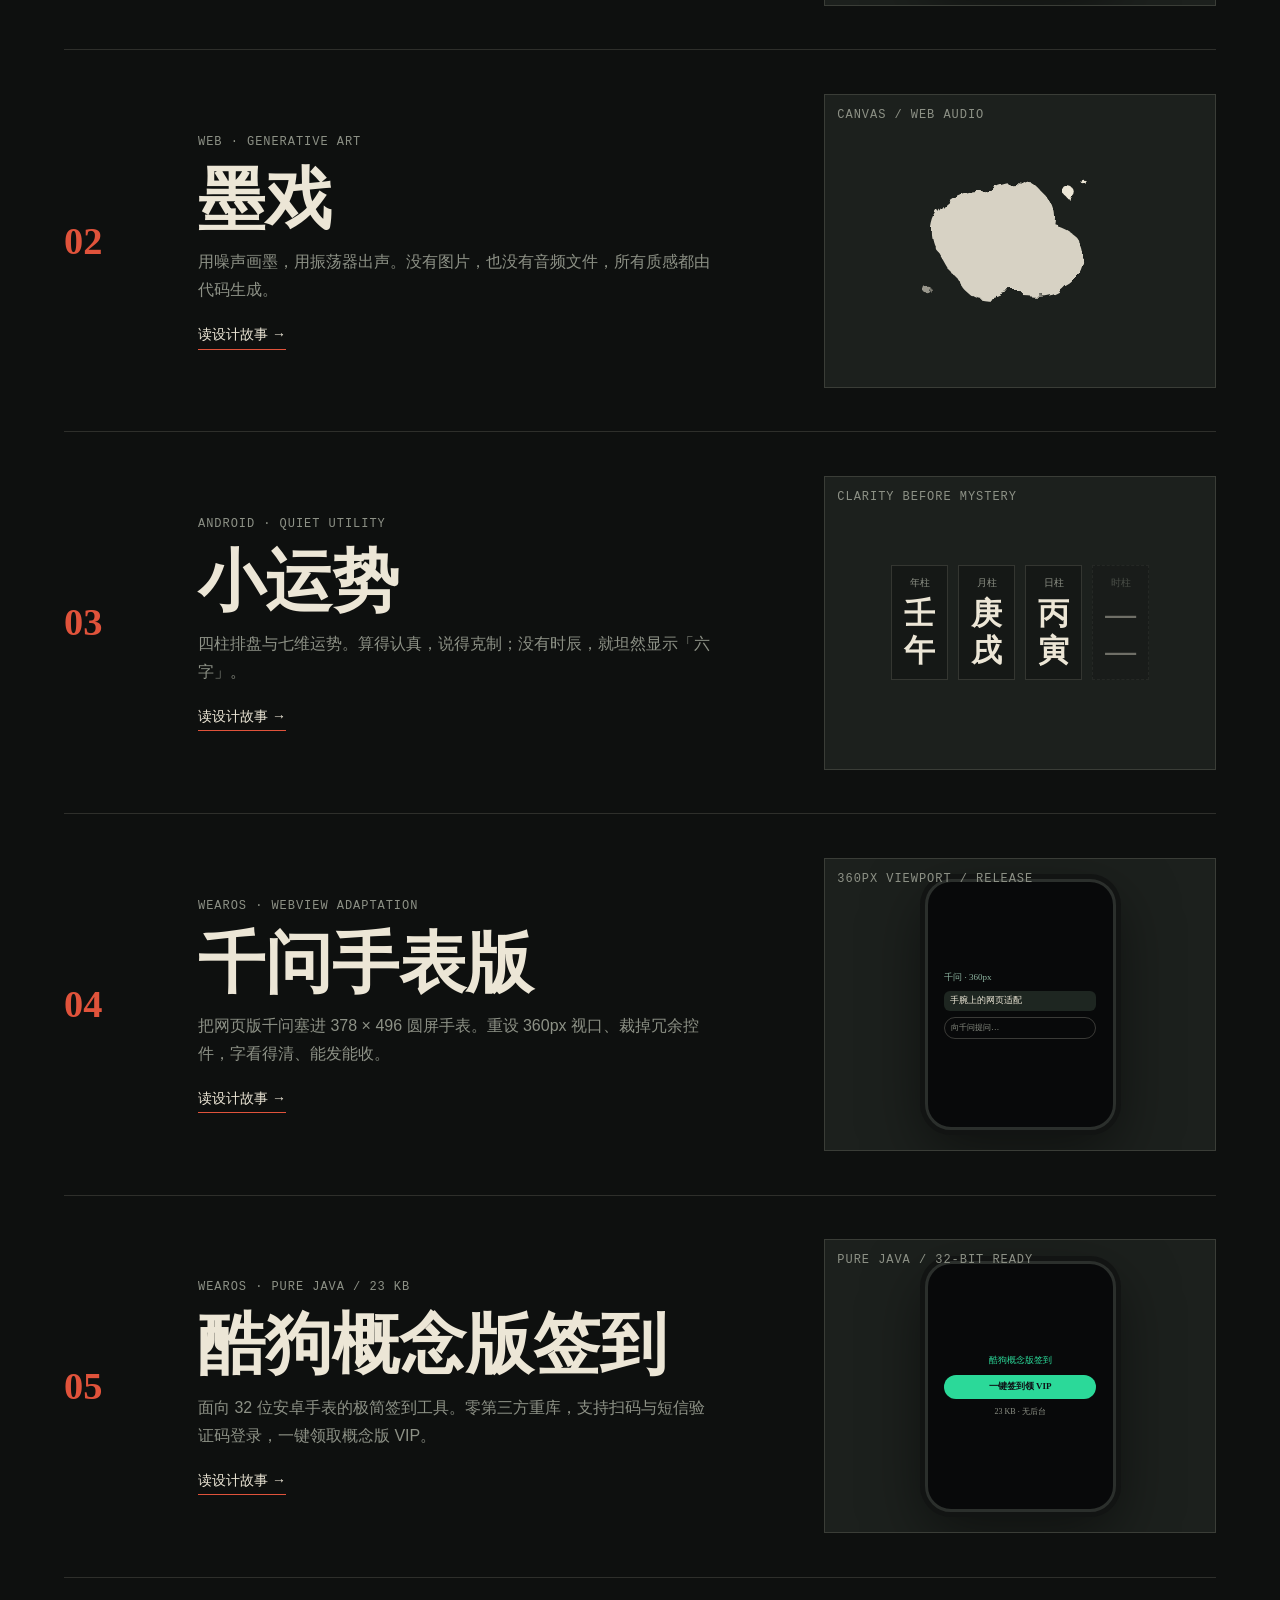
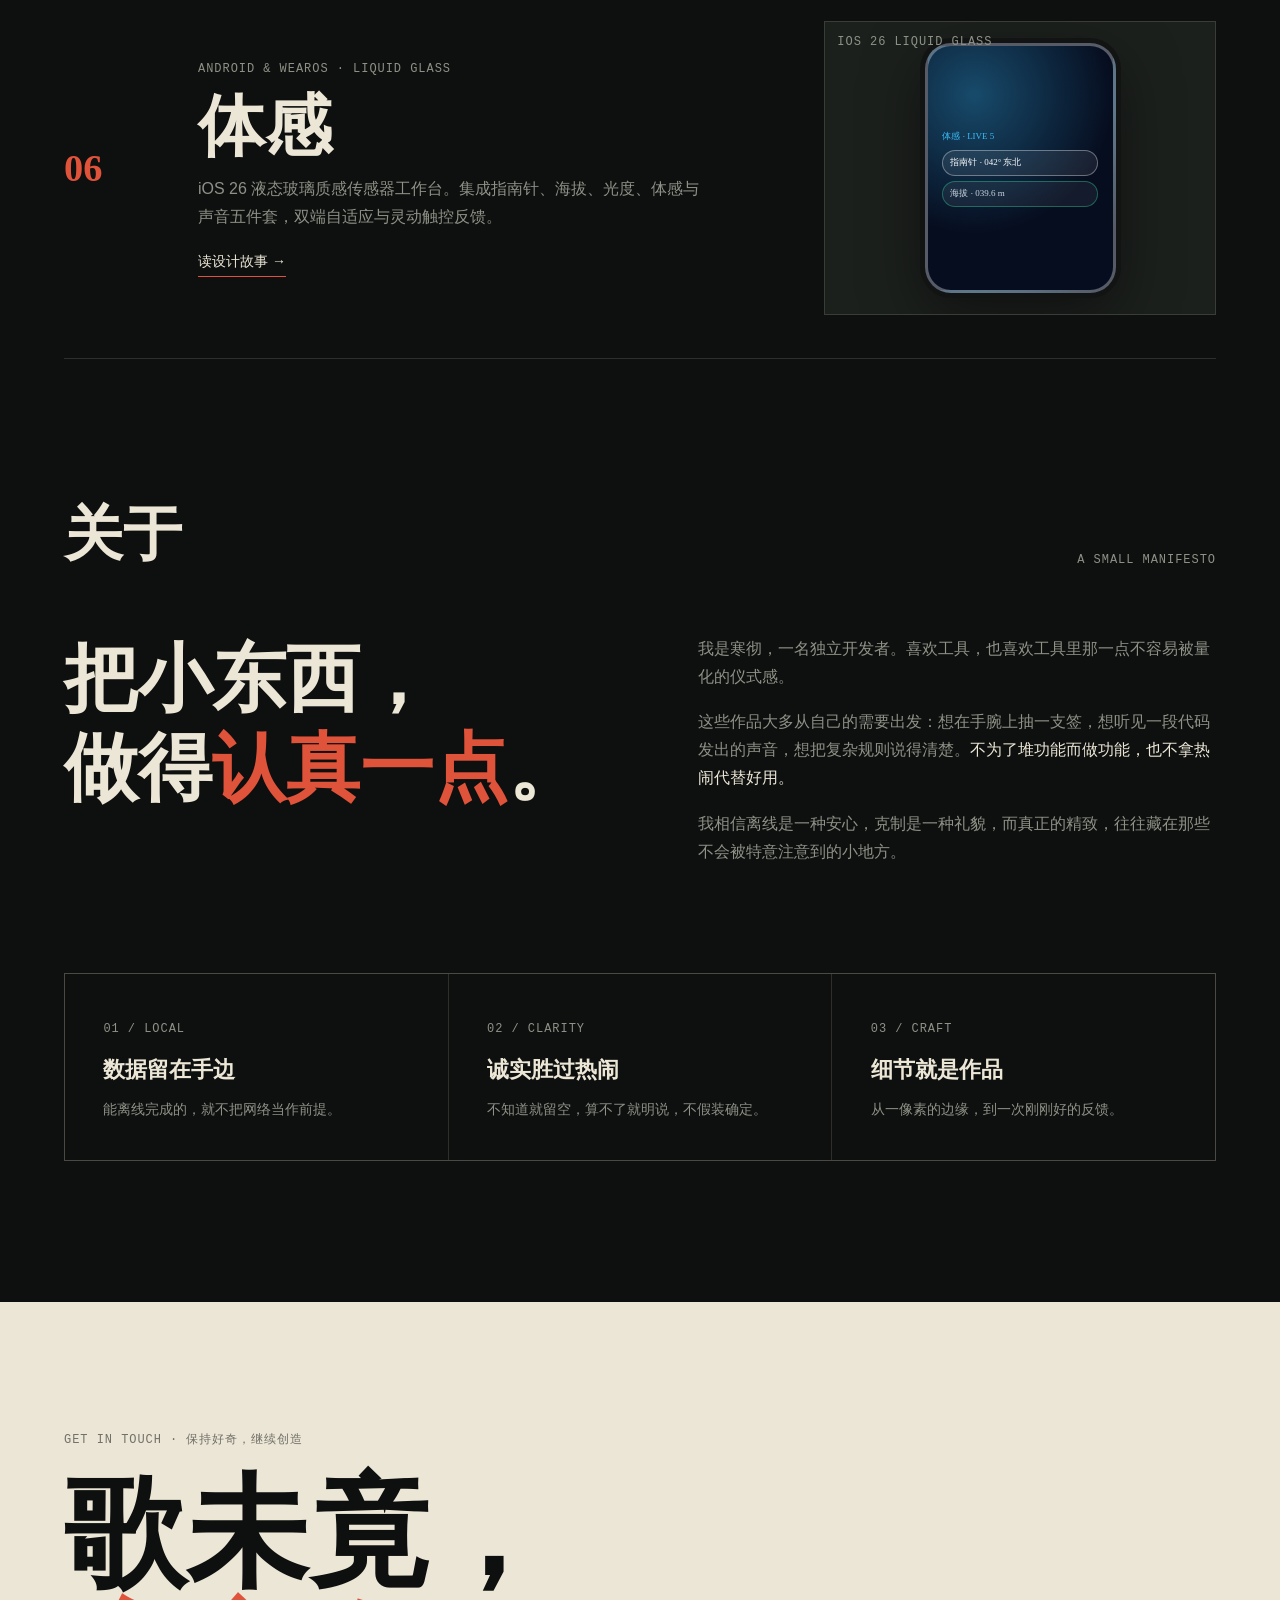
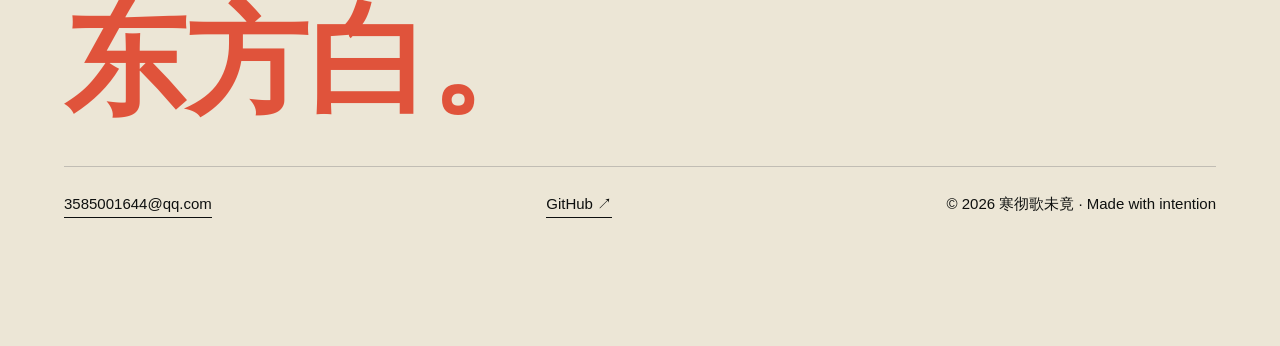
==== commit 06ddeec8: "feat: 新增 06 · 体感（液态玻璃版）与在线网页版" ====
--- a/index.html
+++ b/index.html
@@ -257,6 +257,9 @@
     <a class="row rv" href="#case-5"><span class="no">05</span>
       <div><div class="mono tp">WearOS · Pure Java / 23 KB</div><h3>酷狗概念版签到</h3><p>面向 32 位安卓手表的极简签到工具。零第三方重库，支持扫码与短信验证码登录，一键领取概念版 VIP。</p><span class="more">读设计故事 →</span></div>
       <div class="vis"><span class="cap mono">Pure Java / 32-bit Ready</span><div class="wt"><div style="width:82%;display:grid;gap:6px;text-align:center"><small style="margin:0;color:#2bd999">酷狗概念版签到</small><span style="display:block;background:#2bd999;color:#0e1116;padding:4px 6px;border-radius:99px;font-size:9px;font-weight:700">一键签到领 VIP</span><span style="display:block;font-size:8px;color:#8d9186">23 KB · 无后台</span></div></div></div></a>
+    <a class="row rv" href="#case-6"><span class="no">06</span>
+      <div><div class="mono tp">Android & WearOS · Liquid Glass</div><h3>体感</h3><p>iOS 26 液态玻璃质感传感器工作台。集成指南针、海拔、光度、体感与声音五件套，双端自适应与灵动触控反馈。</p><span class="more">读设计故事 →</span></div>
+      <div class="vis"><span class="cap mono">iOS 26 Liquid Glass</span><div class="wt" style="background:radial-gradient(circle at 25% 20%,rgba(56,189,248,.35),transparent 58%),#060d1f;border-color:rgba(255,255,255,.32)"><div style="width:84%;display:grid;gap:5px;text-align:left"><small style="margin:0;color:#38bdf8">体感 · LIVE 5</small><span style="display:block;background:rgba(255,255,255,.08);border:1px solid rgba(255,255,255,.35);padding:4px 7px;border-radius:99px;font-size:9px;color:#f8fafc">指南针 · 042° 东北</span><span style="display:block;background:rgba(255,255,255,.06);border:1px solid rgba(52,211,153,.4);padding:4px 7px;border-radius:99px;font-size:9px;color:#cbd5e1">海拔 · 039.6 m</span></div></div></div></a>
   </section>
 
   <section class="shell" id="about" style="padding-top:0">
@@ -302,7 +305,12 @@
       vis:'<span class="cap mono">23 KB · Pure Java</span><div class="wt"><div style="width:82%;display:grid;gap:6px;text-align:center"><small style="margin:0;color:#2bd999">酷狗概念版签到</small><span style="display:block;background:#2bd999;color:#0e1116;padding:4px 6px;border-radius:99px;font-size:9px;font-weight:700">一键签到领 VIP</span><span style="display:block;font-size:8px;color:#8d9186">23 KB · 无后台</span></div></div>',
       aside:[['23','KB 安装包'],['32/64','位全架构通用'],['0','后台常驻']],
       body:`<h2>为什么单独做一个签到器</h2><p>在 840 MB 内存的手表上装完整的第三方音乐客户端太重了，很多预编译包还只给了 64 位。干脆只把「登录 + 每日领 VIP」抽出来，写成纯原生 Java 小工具。</p><h2>极简到只剩标准库</h2><ul><li>零 Kotlin、零 AndroidX、零第三方库，纯原生 <code>HttpURLConnection</code> 与 <code>javax.crypto</code></li><li>同时支持手机酷狗扫码登录与手机号短信验证码登录</li><li>一键依次触发听歌领 VIP、每日畅听 VIP 与升级概念版 VIP</li></ul><p>项目已以 MIT 协议开源在 <a href="https://github.com/114514hi-joy/kugou-watch-checkin" target="_blank" rel="noopener noreferrer" style="border-bottom:1px solid currentColor">GitHub ↗</a>。</p>`,
-      dl:['酷狗概念版签到 · v1.0.0 APK','','downloads/kugou-watch-checkin.apk','免密码直链（23 KB） · <a href="https://github.com/114514hi-joy/kugou-watch-checkin/releases/tag/v1.0.0" target="_blank" rel="noopener noreferrer" style="text-decoration:underline">GitHub Release</a> · <a href="https://github.com/114514hi-joy/kugou-watch-checkin" target="_blank" rel="noopener noreferrer" style="text-decoration:underline">源码仓库</a>'],prev:['case-4','千问手表版'],next:null}
+      dl:['酷狗概念版签到 · v1.0.0 APK','','downloads/kugou-watch-checkin.apk','免密码直链（23 KB） · <a href="https://github.com/114514hi-joy/kugou-watch-checkin/releases/tag/v1.0.0" target="_blank" rel="noopener noreferrer" style="text-decoration:underline">GitHub Release</a> · <a href="https://github.com/114514hi-joy/kugou-watch-checkin" target="_blank" rel="noopener noreferrer" style="text-decoration:underline">源码仓库</a>'],prev:['case-4','千问手表版'],next:['case-6','体感']},
+    'case-6':{label:'Case 06 · Android & WearOS / 2026',t:'体感',lede:'iOS 26 液态玻璃质感传感器工作台。<br>指南针、海拔、光度、体感、声音五件套。',meta:['Android + WearOS','Liquid Glass','纯 Java 零依赖'],
+      vis:'<span class="cap mono">iOS 26 Liquid Glass</span><div class="wt" style="background:radial-gradient(circle at 25% 20%,rgba(56,189,248,.35),transparent 58%),#060d1f;border-color:rgba(255,255,255,.32)"><div style="width:84%;display:grid;gap:5px;text-align:left"><small style="margin:0;color:#38bdf8">体感 · LIVE 5</small><span style="display:block;background:rgba(255,255,255,.08);border:1px solid rgba(255,255,255,.35);padding:4px 7px;border-radius:99px;font-size:9px;color:#f8fafc">指南针 · 042° 东北</span><span style="display:block;background:rgba(255,255,255,.06);border:1px solid rgba(52,211,153,.4);padding:4px 7px;border-radius:99px;font-size:9px;color:#cbd5e1">海拔 · 039.6 m</span></div></div>',
+      aside:[['5','传感器工具'],['140','KB 安装包'],['0','第三方依赖']],
+      body:`<h2>高透液态玻璃重构</h2><p>把原本平平无奇的读数工具重做成 iOS 26 液态玻璃质感：极低不透明度主体配合双极镜面高光描边、流光极光底色、指尖追踪光斑与 3D 弹性按压反馈。</p><h2>双端两套交互布局</h2><ul><li><b>WearOS 手表端</b>：watchOS 26 风格的 Smart Stack 纵向玻璃胶囊堆叠，适配 378 × 496 圆屏</li><li><b>Android 手机端</b>：非对称 Bento 仪表盘 + 底部悬浮液态玻璃 Dock 栏，一键直达任意传感器</li><li><b>全功能传感器</b>：旋转矢量指南针、气压海拔趋势图、对数照度条、2.3G 体感波形、32 段实时分贝仪</li></ul><p>也可以直接在浏览器里 <a href="sense/" target="_blank" rel="noopener noreferrer" style="border-bottom:1px solid currentColor">在线体验液态玻璃网页版 ↗</a>。</p>`,
+      dl:['体感 · Android & WearOS APK','','downloads/watch-sense.apk','免密码直链（约 140 KB） · <a href="sense/" target="_blank" rel="noopener noreferrer" style="text-decoration:underline">在线网页版体验 ↗</a>'],prev:['case-5','酷狗概念版签到'],next:null}
   };
   const host = document.getElementById('cases');
   host.innerHTML = Object.entries(cases).map(([id,c]) => `
@@ -310,12 +318,12 @@
     <header class="ch shell"><a class="back" href="#work">← 全部作品</a><div class="mono">${c.label}</div><h1>${c.t}</h1><p class="lede">${c.lede}</p><div class="meta">${c.meta.map(m=>`<span>${m}</span>`).join('')}</div></header>
     <div class="banner shell"><div class="vis">${c.vis}</div></div>
     <div class="cl shell"><aside>${c.aside.map(a=>`<div><strong>${a[0]}</strong>${a[1]}</div>`).join('')}</aside>
-      <div class="cb">${c.body}${c.dl?`<div class="dl"><div><div>${c.dl[0]}</div><div class="mono" style="margin-top:4px">${c.dl[3]||'蓝奏云 / 提取密码 <b>'+c.dl[1]+'</b>'}</div></div><a class="btn" href="${c.dl[2]}" ${c.dl[3]?'download="qianwen-watch.apk"':'target="_blank" rel="noopener noreferrer"'}>下载 APK ↗</a></div>`:''}</div></div>
+      <div class="cb">${c.body}${c.dl?`<div class="dl"><div><div>${c.dl[0]}</div><div class="mono" style="margin-top:4px">${c.dl[3]||'蓝奏云 / 提取密码 <b>'+c.dl[1]+'</b>'}</div></div><a class="btn" href="${c.dl[2]}" ${c.dl[3]?'download="'+c.dl[2].split('/').pop()+'"':'target="_blank" rel="noopener noreferrer"'}>下载 APK ↗</a></div>`:''}</div></div>
     <nav class="pg shell">${c.prev?`<a href="#${c.prev[0]}">← ${c.prev[1]}</a>`:'<a href="#work">← 全部作品</a>'}${c.next?`<a href="#${c.next[0]}">${c.next[1]} →</a>`:'<a href="#work">全部作品 →</a>'}</nav>
   </article></div>`).join('');
 
   const views = [...document.querySelectorAll('.view')];
-  const titles = {home:'寒彻歌未竟 — 独立开发者','case-1':'每日一签 — 寒彻歌未竟','case-2':'墨戏 — 寒彻歌未竟','case-3':'小运势 — 寒彻歌未竟','case-4':'千问手表版 — 寒彻歌未竟','case-5':'酷狗概念版签到 — 寒彻歌未竟'};
+  const titles = {home:'寒彻歌未竟 — 独立开发者','case-1':'每日一签 — 寒彻歌未竟','case-2':'墨戏 — 寒彻歌未竟','case-3':'小运势 — 寒彻歌未竟','case-4':'千问手表版 — 寒彻歌未竟','case-5':'酷狗概念版签到 — 寒彻歌未竟','case-6':'体感 — 寒彻歌未竟'};
   let first = true;
   function route(){
     const raw = (location.hash||'#home').slice(1);
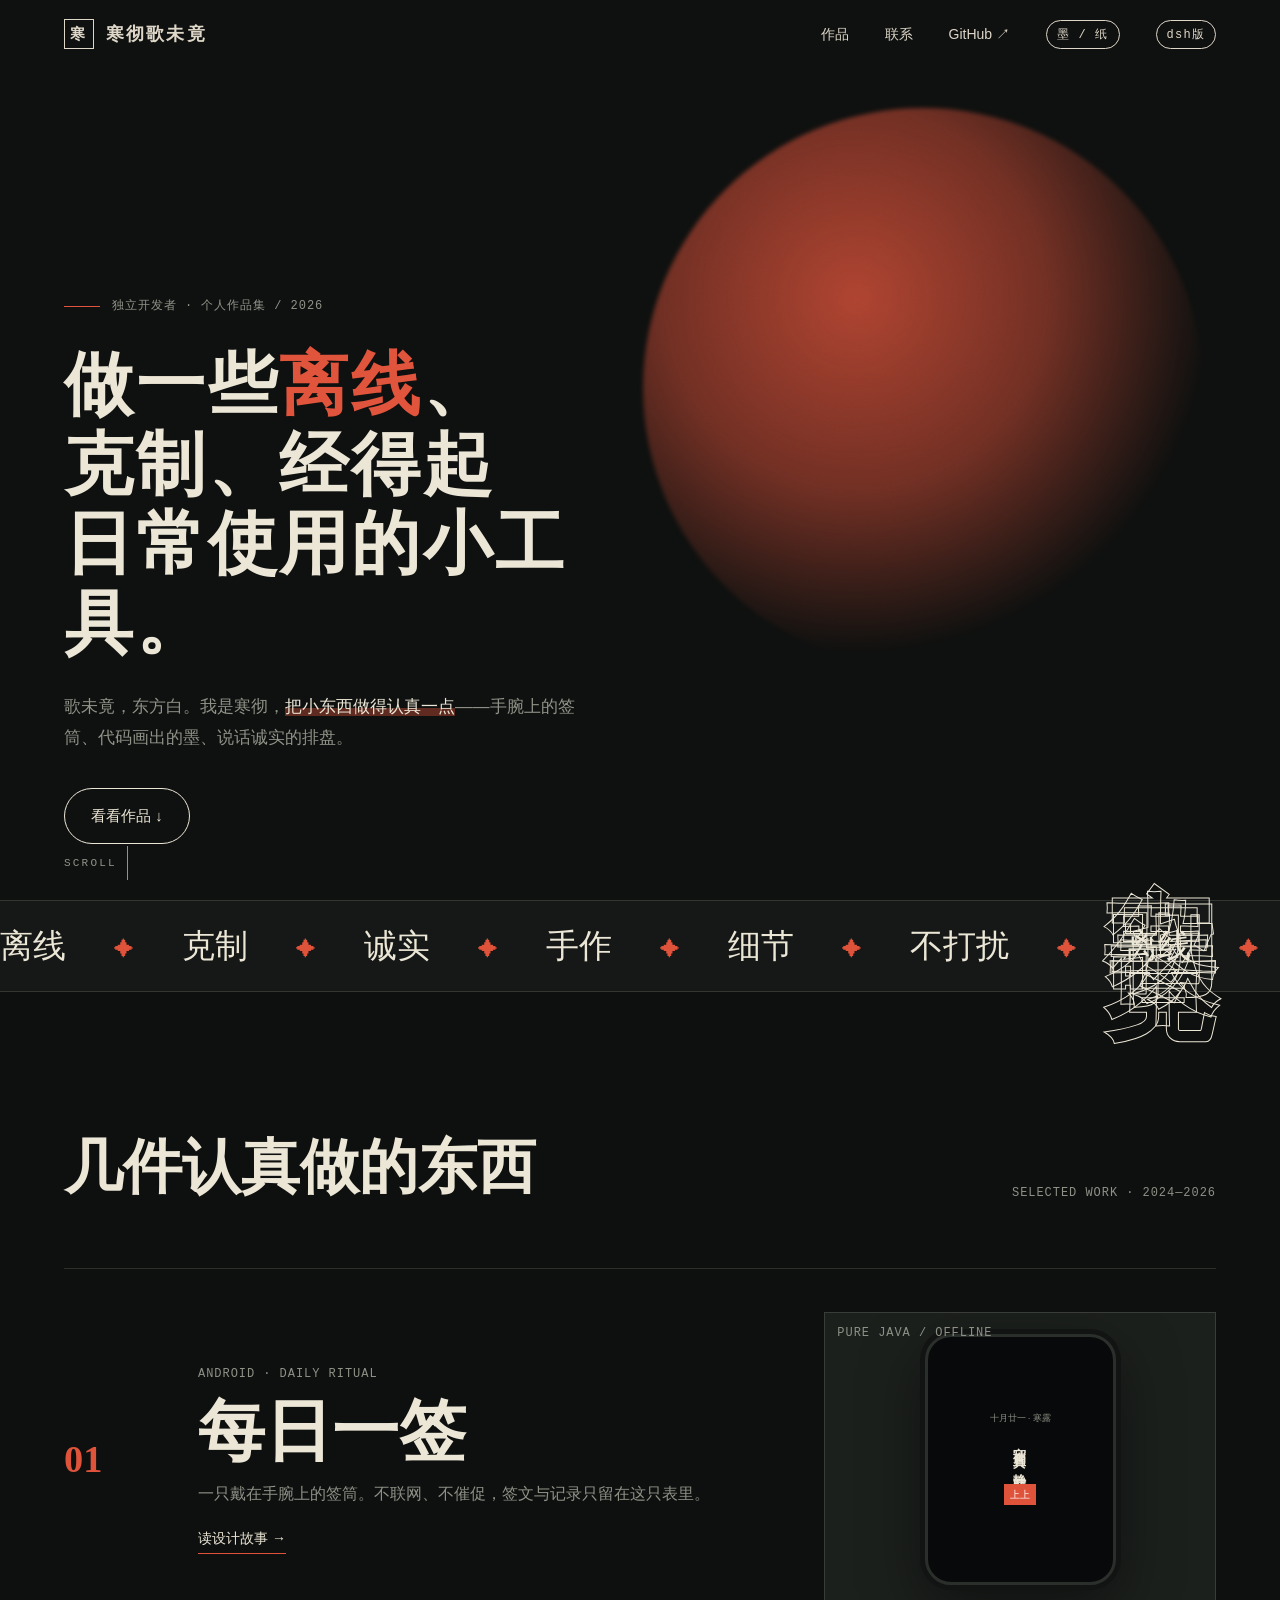
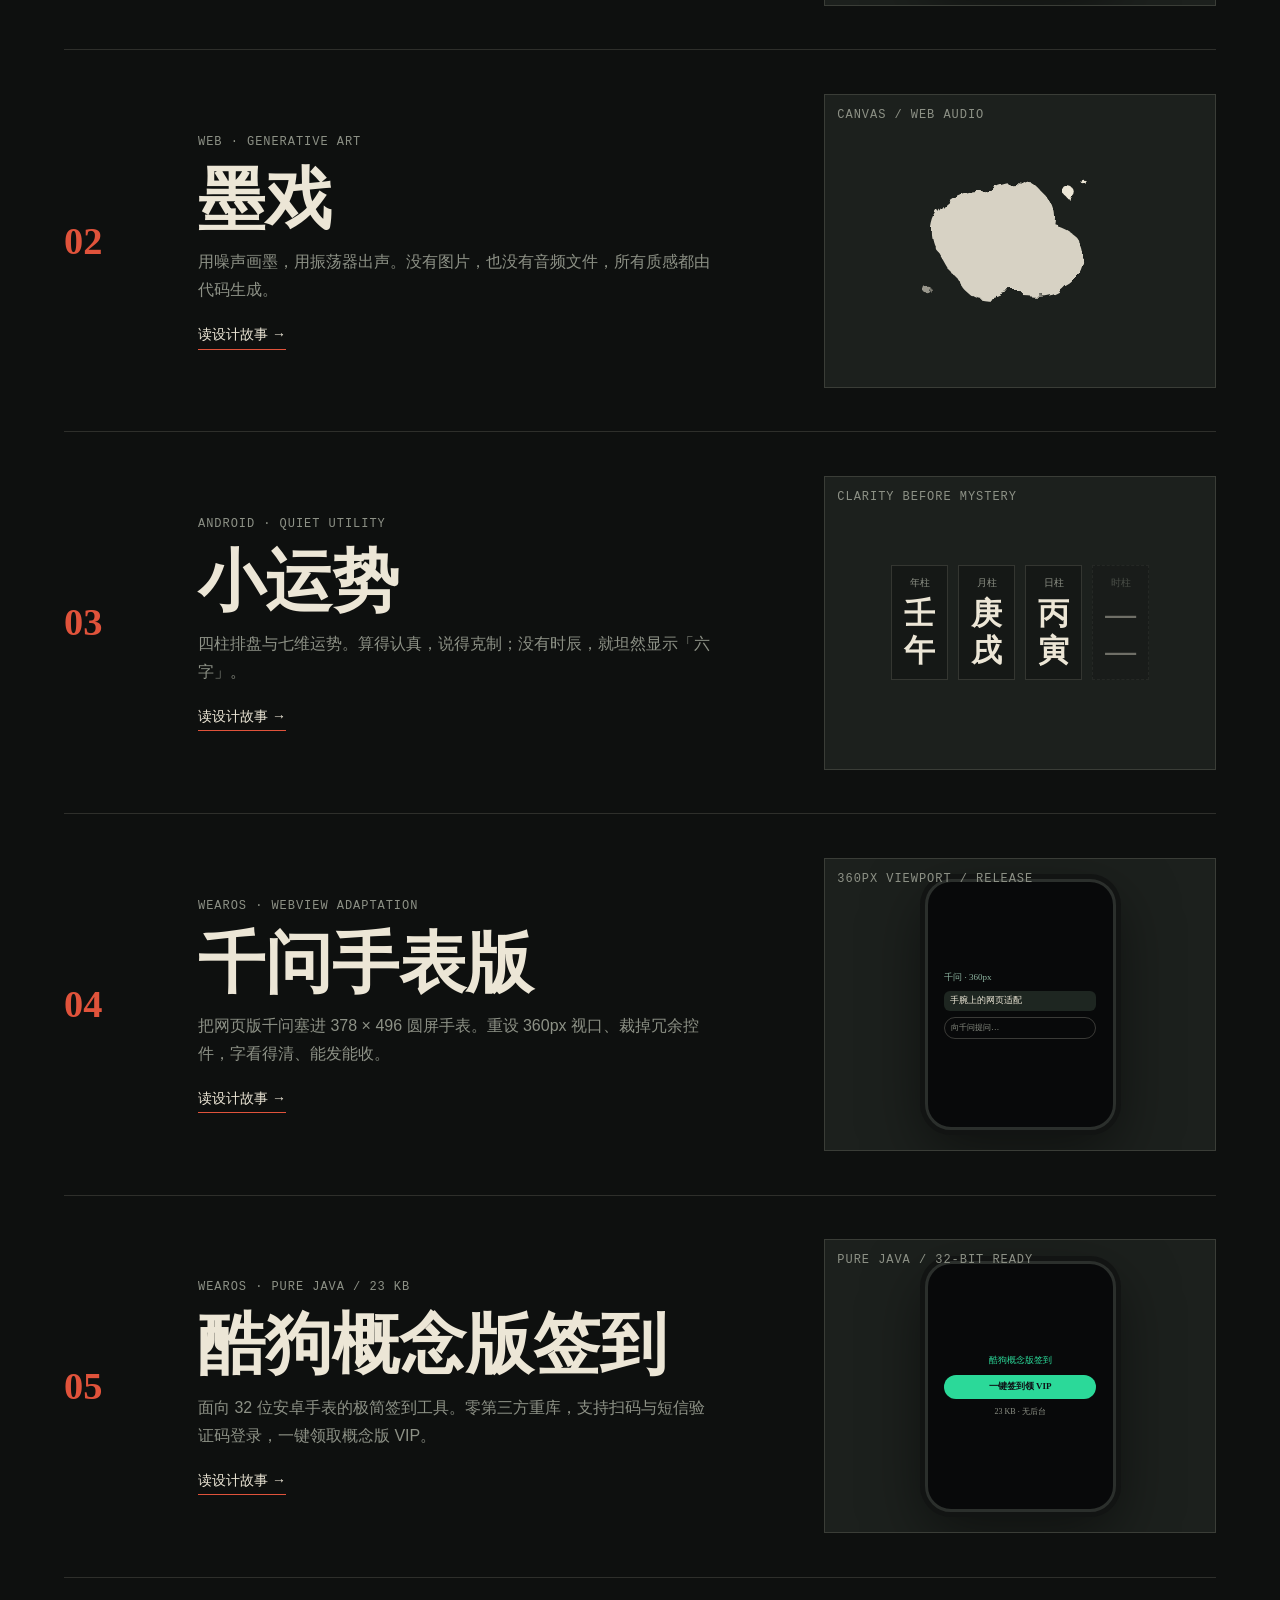
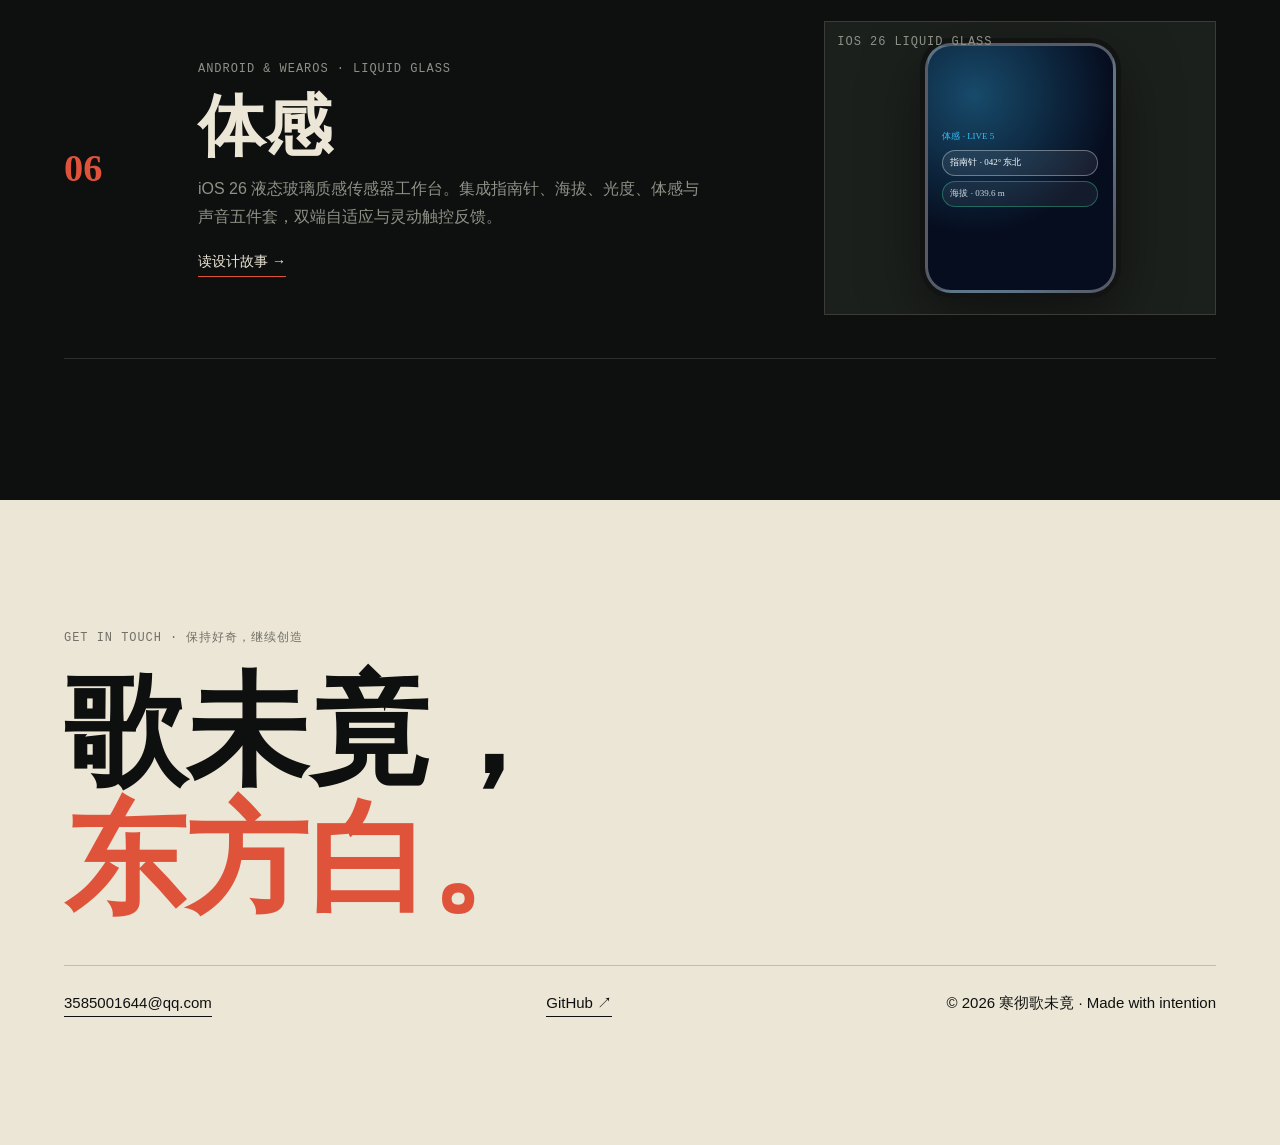
==== commit af7de028: "chore: 移除首页关于/自我介绍区块" ====
--- a/index.html
+++ b/index.html
@@ -223,7 +223,7 @@
 <svg width="0" height="0" style="position:absolute" aria-hidden="true"><defs><filter id="rough"><feTurbulence type="fractalNoise" baseFrequency=".025" numOctaves="4" seed="7" result="n"/><feDisplacementMap in="SourceGraphic" in2="n" scale="28"/></filter></defs></svg>
 <header class="hd">
   <a class="brand" href="#home" aria-label="回到首页"><i>寒</i>寒彻歌未竟</a>
-  <nav class="nav"><a href="#work">作品</a><a href="#about">关于</a><a href="#contact">联系</a><a class="hide-m" href="https://github.com/114514hi-joy" target="_blank" rel="noopener noreferrer">GitHub ↗</a><button class="tg" id="tg" aria-label="切换明暗">墨 / 纸</button><button class="tg ui-tg" id="uiTg" aria-label="切换为 dsh 纸纹版界面">dsh版</button></nav>
+  <nav class="nav"><a href="#work">作品</a><a href="#contact">联系</a><a class="hide-m" href="https://github.com/114514hi-joy" target="_blank" rel="noopener noreferrer">GitHub ↗</a><button class="tg" id="tg" aria-label="切换明暗">墨 / 纸</button><button class="tg ui-tg" id="uiTg" aria-label="切换为 dsh 纸纹版界面">dsh版</button></nav>
 </header>
 
 <main>
@@ -260,13 +260,6 @@
     <a class="row rv" href="#case-6"><span class="no">06</span>
       <div><div class="mono tp">Android & WearOS · Liquid Glass</div><h3>体感</h3><p>iOS 26 液态玻璃质感传感器工作台。集成指南针、海拔、光度、体感与声音五件套，双端自适应与灵动触控反馈。</p><span class="more">读设计故事 →</span></div>
       <div class="vis"><span class="cap mono">iOS 26 Liquid Glass</span><div class="wt" style="background:radial-gradient(circle at 25% 20%,rgba(56,189,248,.35),transparent 58%),#060d1f;border-color:rgba(255,255,255,.32)"><div style="width:84%;display:grid;gap:5px;text-align:left"><small style="margin:0;color:#38bdf8">体感 · LIVE 5</small><span style="display:block;background:rgba(255,255,255,.08);border:1px solid rgba(255,255,255,.35);padding:4px 7px;border-radius:99px;font-size:9px;color:#f8fafc">指南针 · 042° 东北</span><span style="display:block;background:rgba(255,255,255,.06);border:1px solid rgba(52,211,153,.4);padding:4px 7px;border-radius:99px;font-size:9px;color:#cbd5e1">海拔 · 039.6 m</span></div></div></div></a>
-  </section>
-
-  <section class="shell" id="about" style="padding-top:0">
-    <div class="sh rv"><h2>关于</h2><div class="mono">A small manifesto</div></div>
-    <div class="ab"><blockquote class="rv">把小东西，<br>做得<em>认真一点</em>。</blockquote>
-      <div class="tx rv"><p>我是寒彻，一名独立开发者。喜欢工具，也喜欢工具里那一点不容易被量化的仪式感。</p><p>这些作品大多从自己的需要出发：想在手腕上抽一支签，想听见一段代码发出的声音，想把复杂规则说得清楚。<strong>不为了堆功能而做功能，也不拿热闹代替好用。</strong></p><p>我相信离线是一种安心，克制是一种礼貌，而真正的精致，往往藏在那些不会被特意注意到的小地方。</p></div></div>
-    <div class="pr rv"><div><span class="mono">01 / Local</span><h4>数据留在手边</h4><p>能离线完成的，就不把网络当作前提。</p></div><div><span class="mono">02 / Clarity</span><h4>诚实胜过热闹</h4><p>不知道就留空，算不了就明说，不假装确定。</p></div><div><span class="mono">03 / Craft</span><h4>细节就是作品</h4><p>从一像素的边缘，到一次刚刚好的反馈。</p></div></div>
   </section>
 </div>
 <div id="cases"></div>
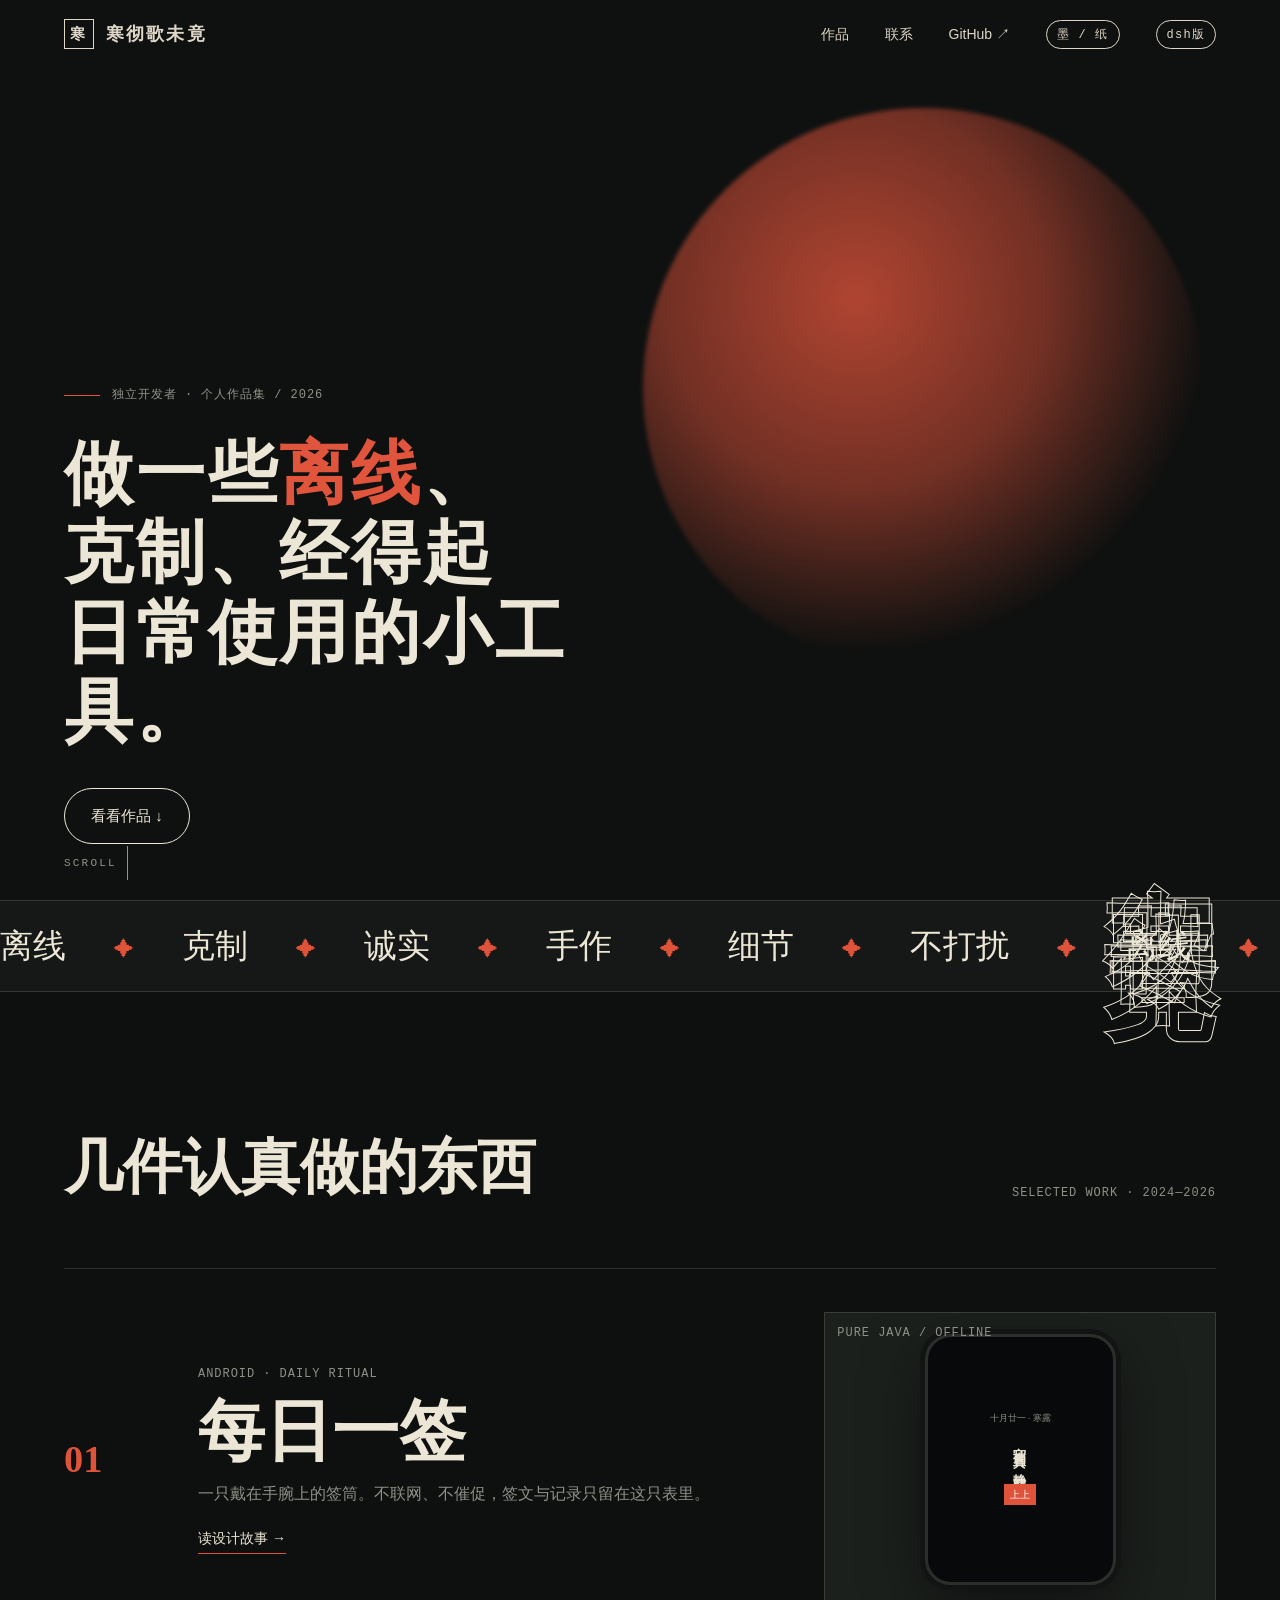
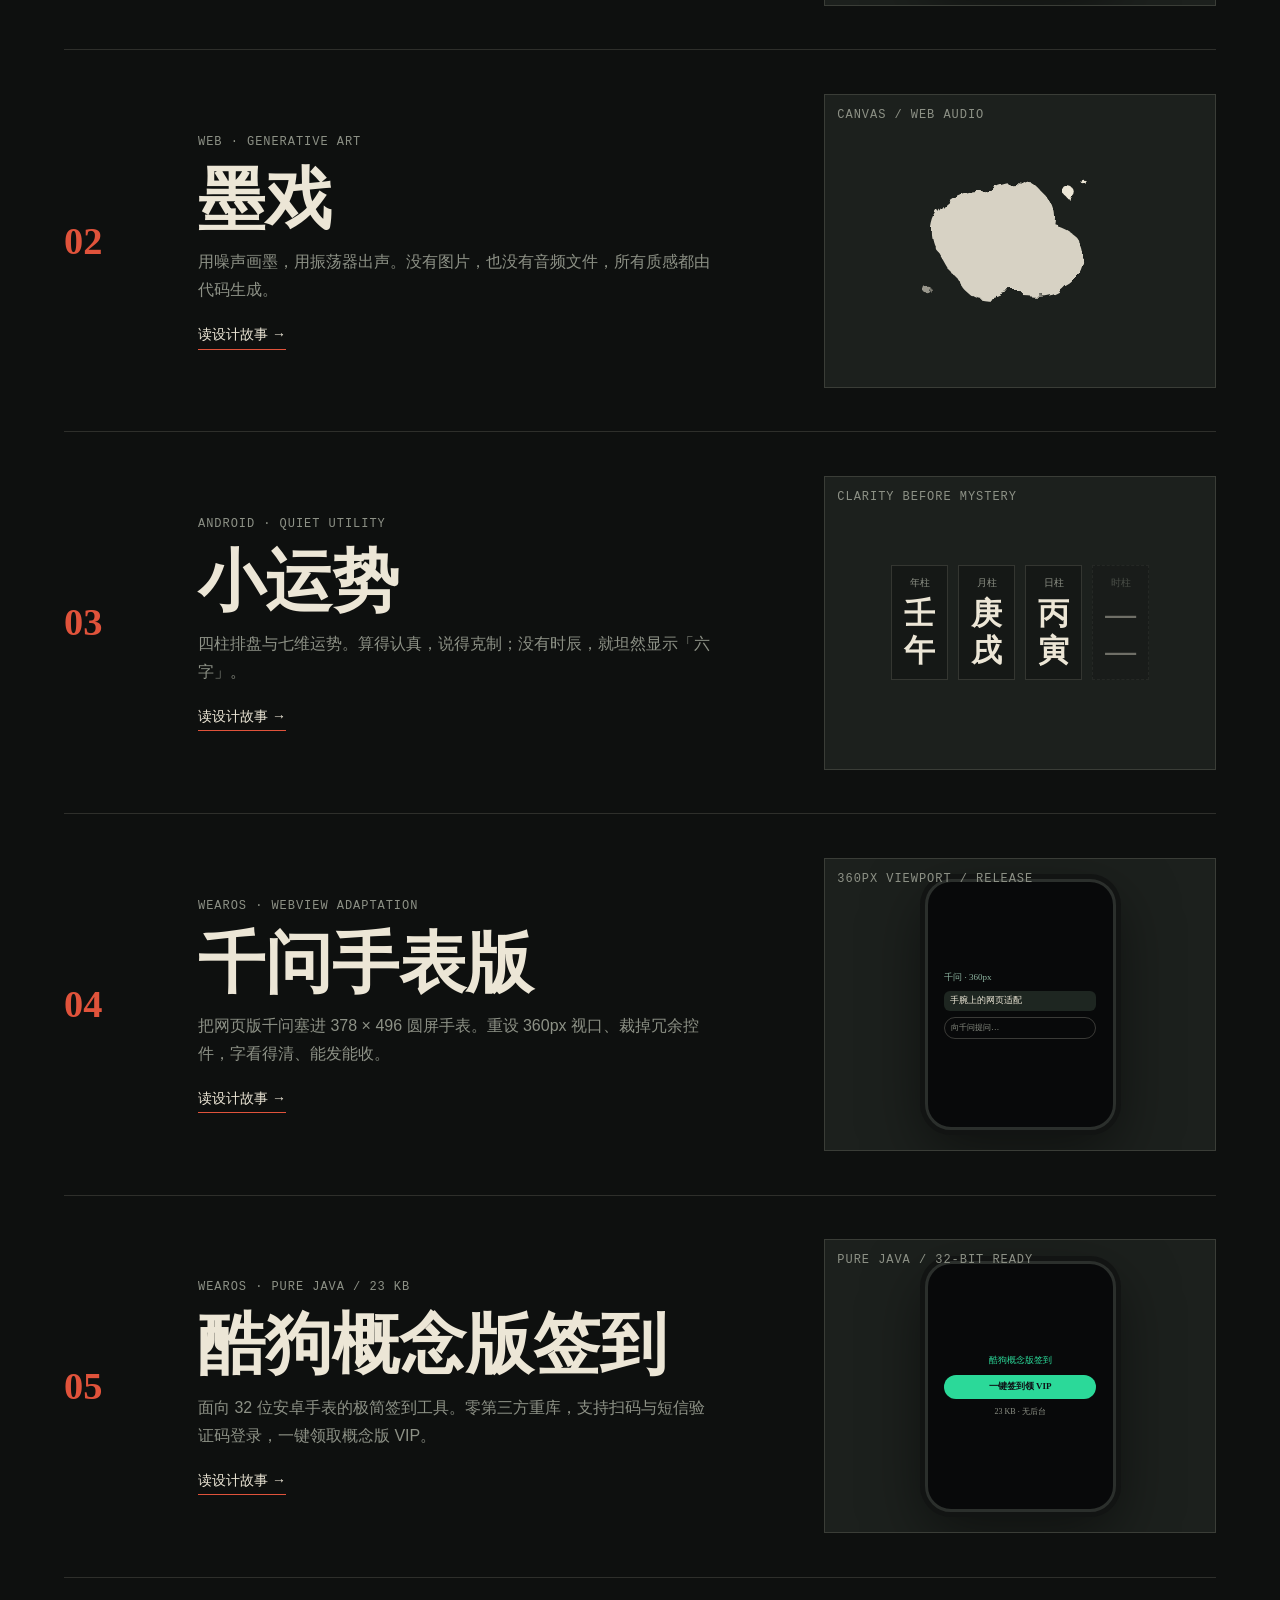
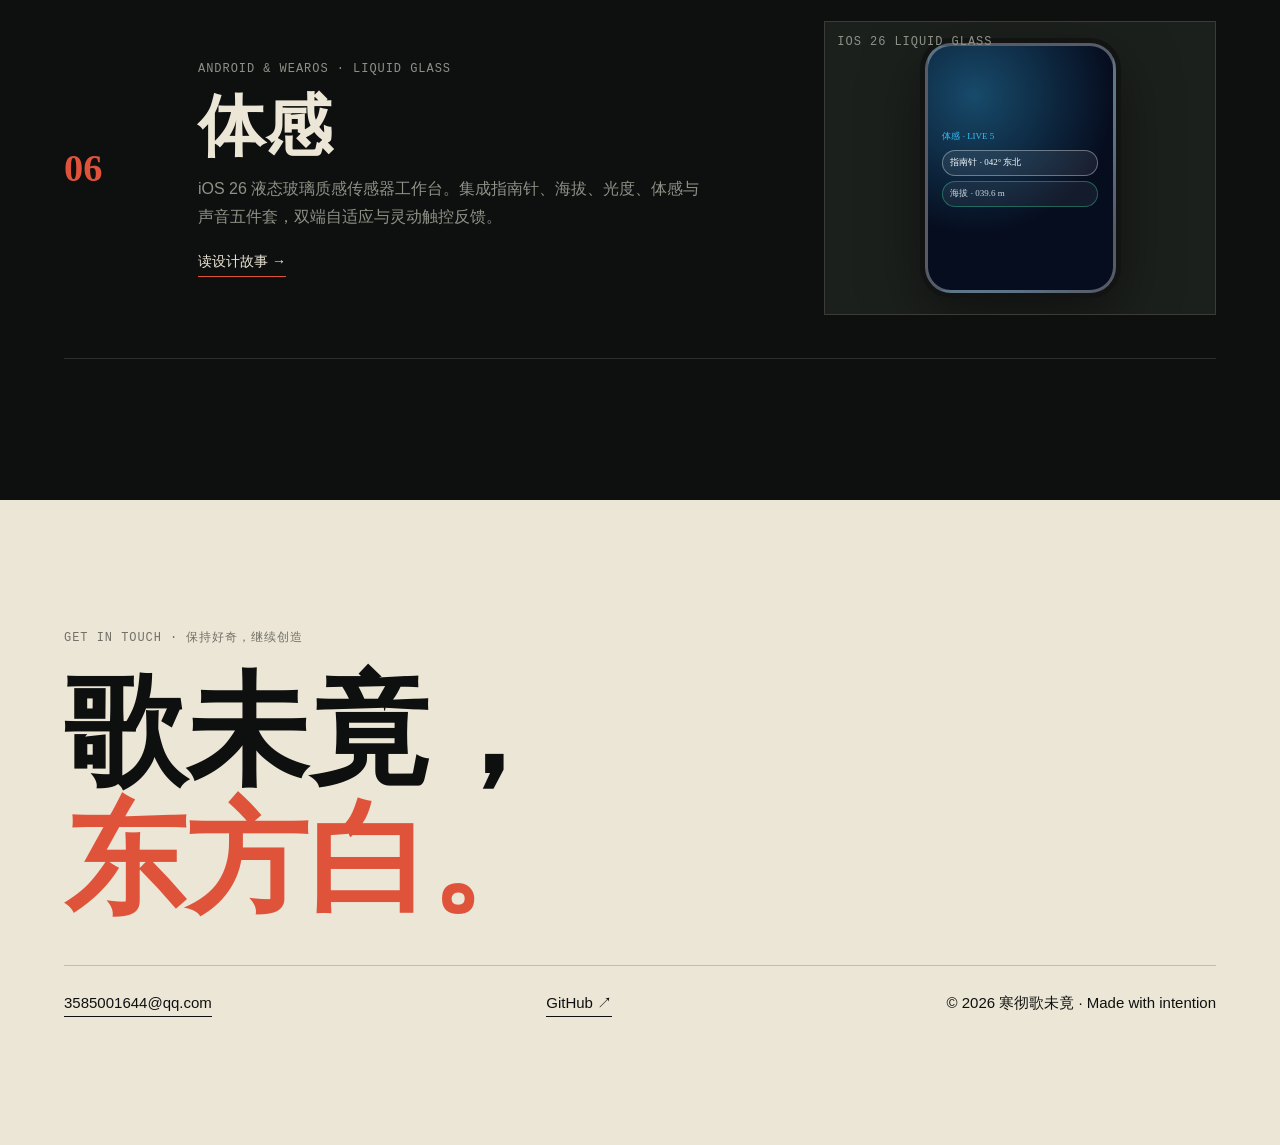
==== commit 05b030ae: "chore: 删除首页顶部个人简介段落" ====
--- a/index.html
+++ b/index.html
@@ -232,7 +232,6 @@
     <div class="hero-l">
       <div class="mono">独立开发者 · 个人作品集 / 2026</div>
       <h1>做一些<em>离线</em>、<br>克制、经得起<br>日常使用的小工具。</h1>
-      <p>歌未竟，东方白。我是寒彻，<b>把小东西做得认真一点</b>——手腕上的签筒、代码画出的墨、说话诚实的排盘。</p>
       <a class="cta" href="#work">看看作品 ↓</a>
     </div>
     <div class="vert" aria-hidden="true">寒彻歌未竟</div>
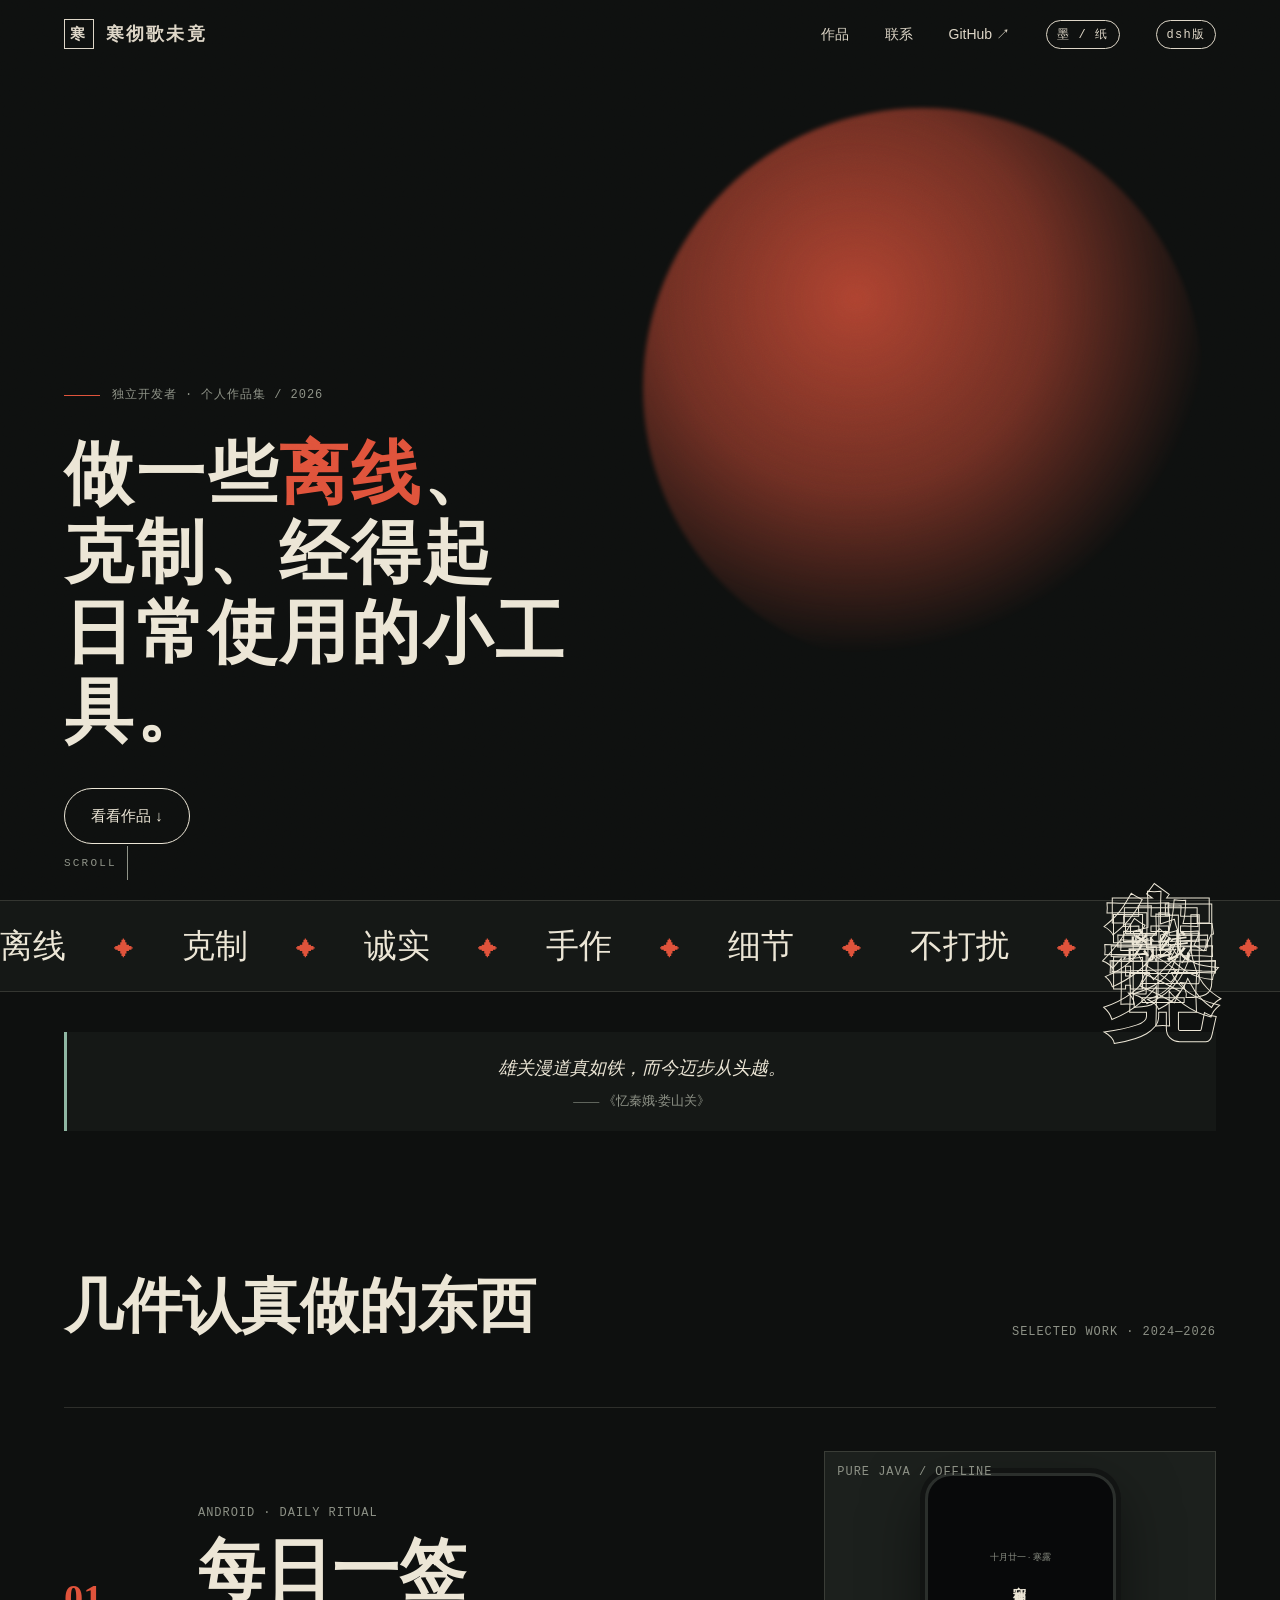
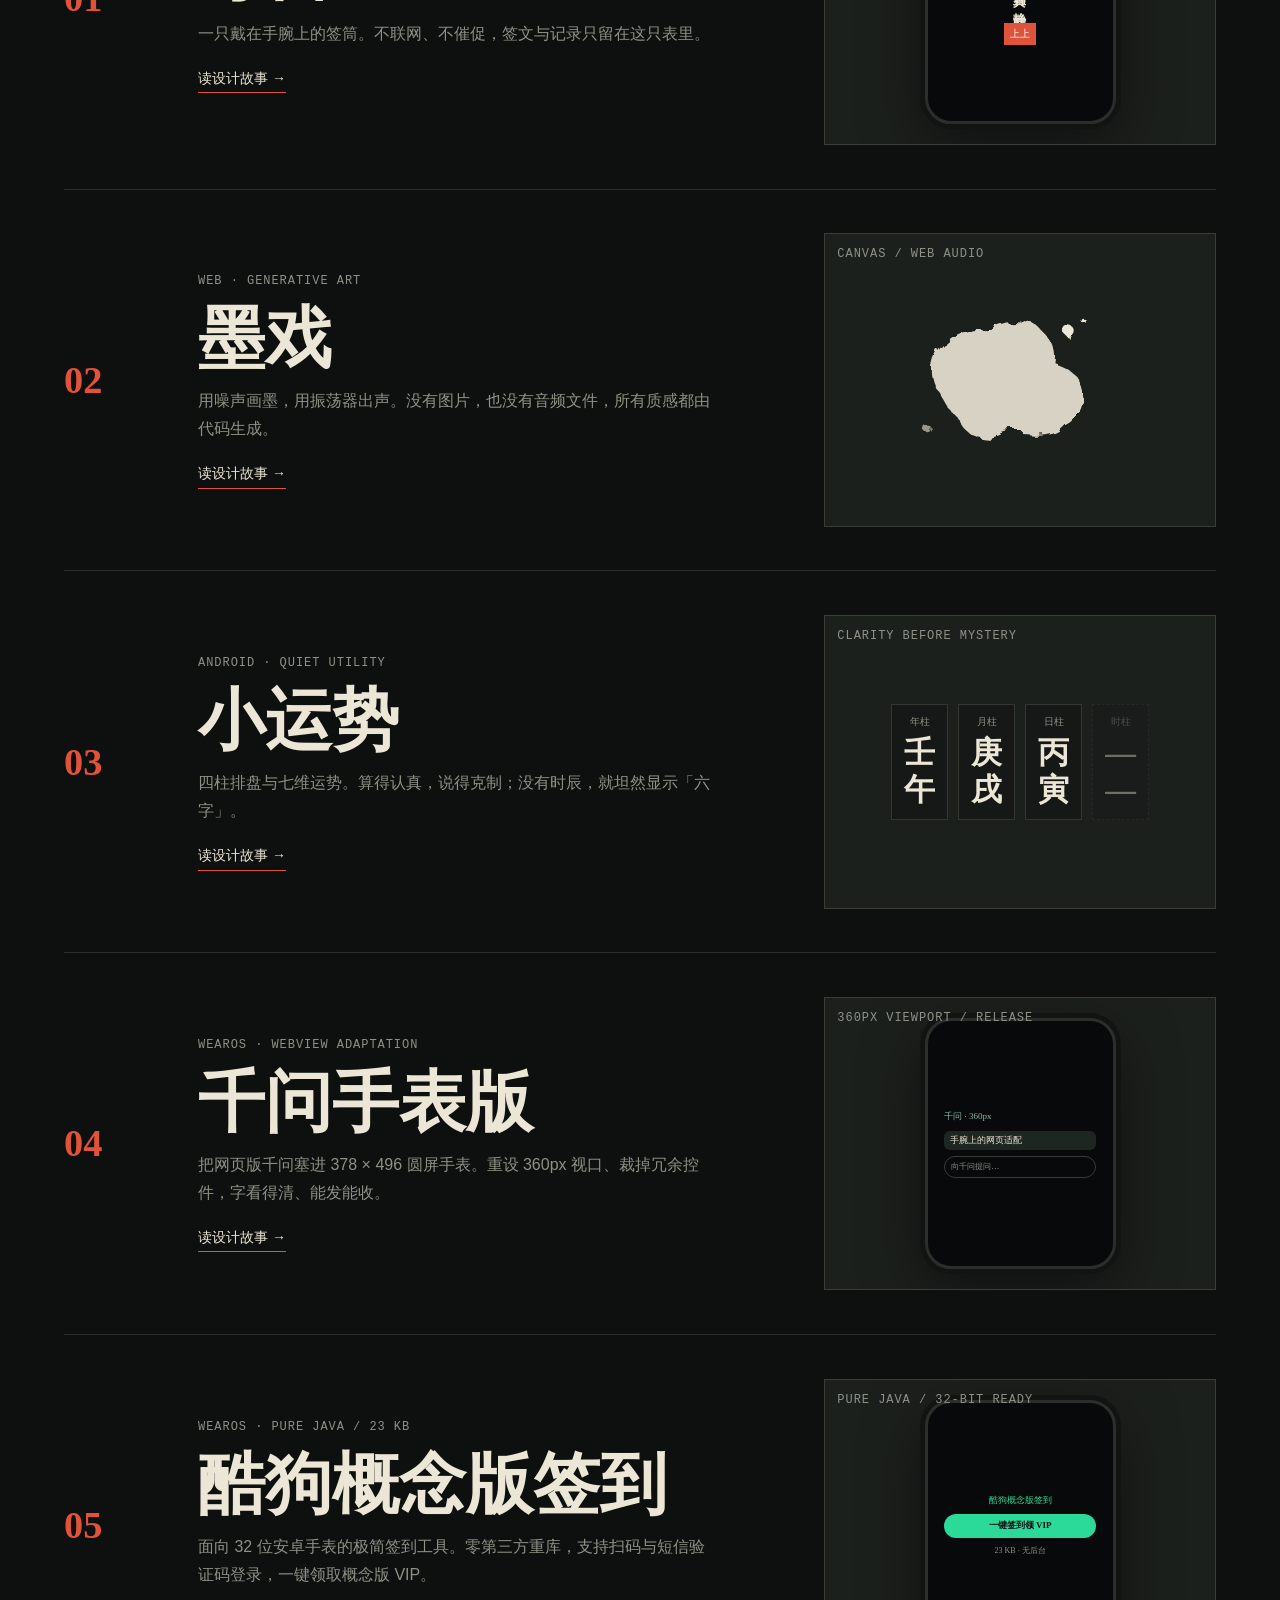
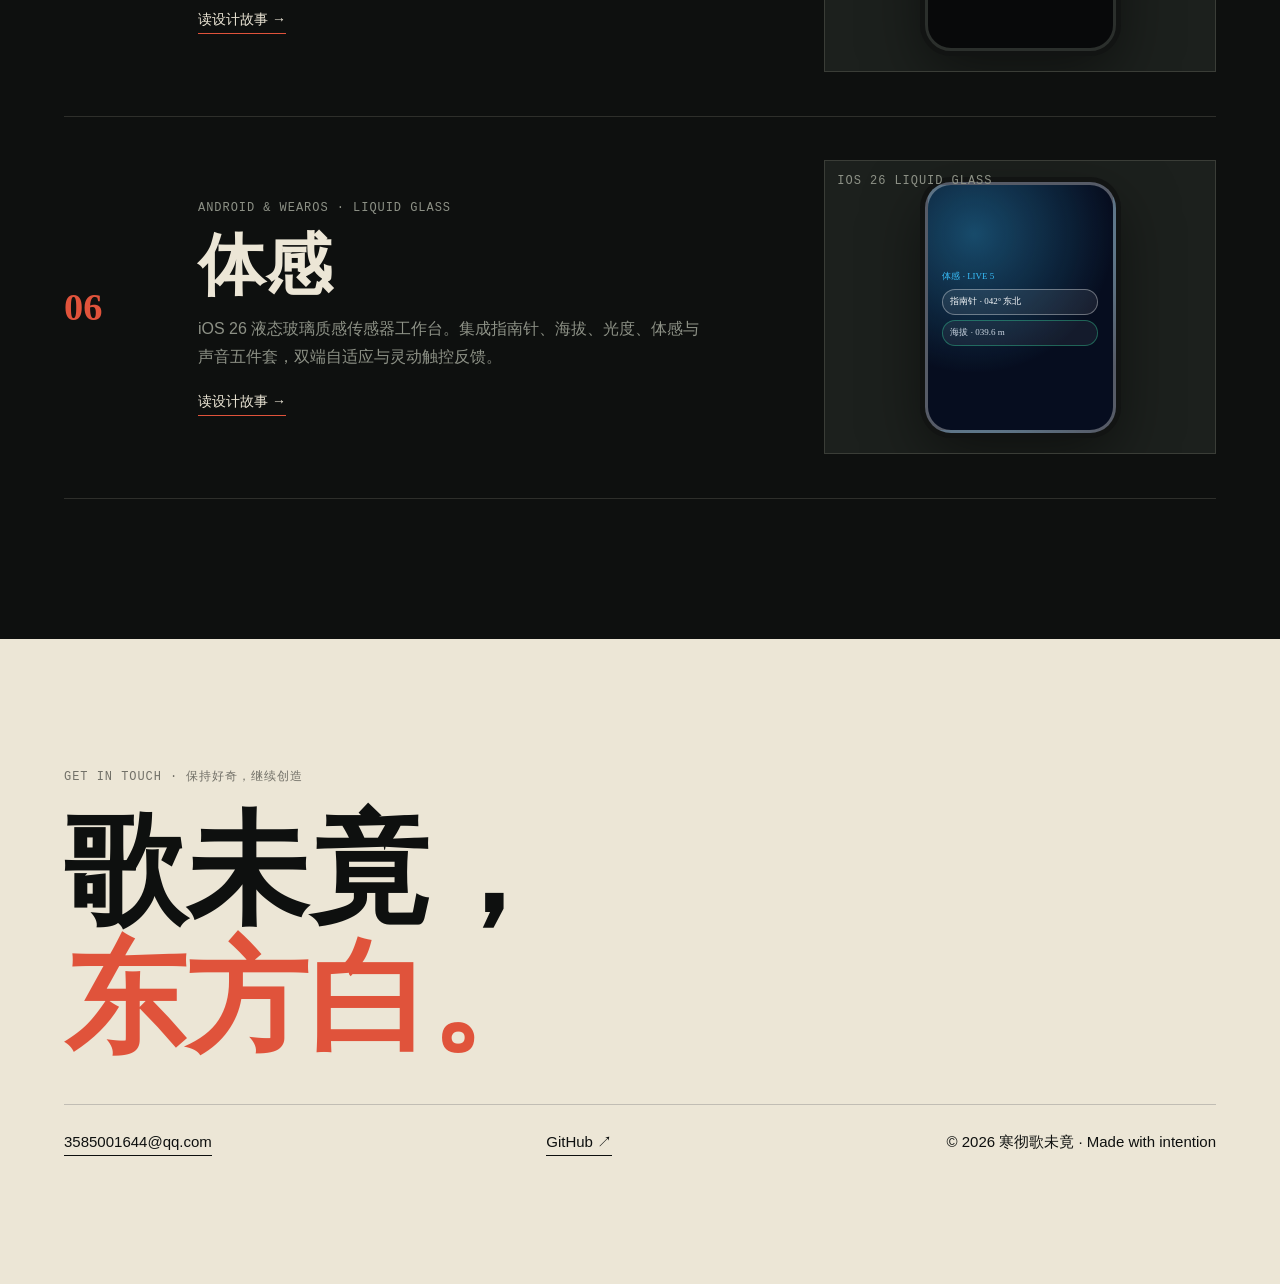
==== commit 6f370df1: "feat: 新增老豆荚风格居中名言横幅（支持点击切换）" ====
--- a/index.html
+++ b/index.html
@@ -28,6 +28,10 @@
 ::selection{background:var(--red);color:#fff}
 .shell{padding-inline:var(--gut);max-width:1480px;margin-inline:auto}
 .mono{font-family:var(--mono);letter-spacing:.08em;text-transform:uppercase;font-size:12px;color:var(--mute)}
+.qbanner{margin-top:clamp(22px,4vw,40px);padding:20px 24px;background:var(--bg2);border-left:3px solid var(--jade);text-align:center;cursor:pointer;transition:background .25s,border-color .25s}
+.qbanner:hover{background:var(--bg3)}
+.qbanner q{display:block;font:italic clamp(15px,1.7vw,18px)/1.8 var(--serif);color:var(--fg);quotes:none}
+.qbanner cite{display:block;margin-top:6px;font:13px/1.6 var(--serif);color:var(--mute);font-style:normal}
 
 /* grain */
 body::before{content:"";position:fixed;inset:0;pointer-events:none;z-index:50;opacity:.07;mix-blend-mode:overlay;
@@ -238,6 +242,8 @@
     <div class="scroll">SCROLL</div>
   </div>
   <div class="mq" aria-hidden="true"><div><span>离线</span><span>克制</span><span>诚实</span><span>手作</span><span>细节</span><span>不打扰</span><span>离线</span><span>克制</span><span>诚实</span><span>手作</span><span>细节</span><span>不打扰</span></div></div>
+
+  <div class="shell"><blockquote class="qbanner rv" id="qbanner" title="点击换一句"><q id="qtext">雄关漫道真如铁，而今迈步从头越。</q><cite id="qcite">—— 《忆秦娥·娄山关》</cite></blockquote></div>
 
   <section class="shell" id="work">
     <div class="sh rv"><h2>几件认真做的东西</h2><div class="mono">Selected work · 2024—2026</div></div>
@@ -337,6 +343,17 @@
   const saved = localStorage.getItem('theme'); if(saved) root.dataset.theme = saved;
   tg.onclick = () => { const n = root.dataset.theme==='paper' ? 'ink' : 'paper'; root.dataset.theme = n; localStorage.setItem('theme', n); };
 
+  const quotes = [
+    ['雄关漫道真如铁，而今迈步从头越。','—— 《忆秦娥·娄山关》'],
+    ['千淘万漉虽辛苦，吹尽狂沙始到金。','—— 《浪淘沙》'],
+    ['路漫漫其修远兮，吾将上下而求索。','—— 《离骚》'],
+    ['不积跬步，无以至千里。','—— 《劝学》'],
+    ['行到水穷处，坐看云起时。','—— 《终南别业》']
+  ];
+  let qi = 0;
+  const qb = document.getElementById('qbanner');
+  if (qb) qb.onclick = () => { qi = (qi + 1) % quotes.length; document.getElementById('qtext').textContent = quotes[qi][0]; document.getElementById('qcite').textContent = quotes[qi][1]; };
+
   const uiTg = document.getElementById('uiTg');
   uiTg.onclick = () => {
     document.body.classList.add('ui-leaving');
